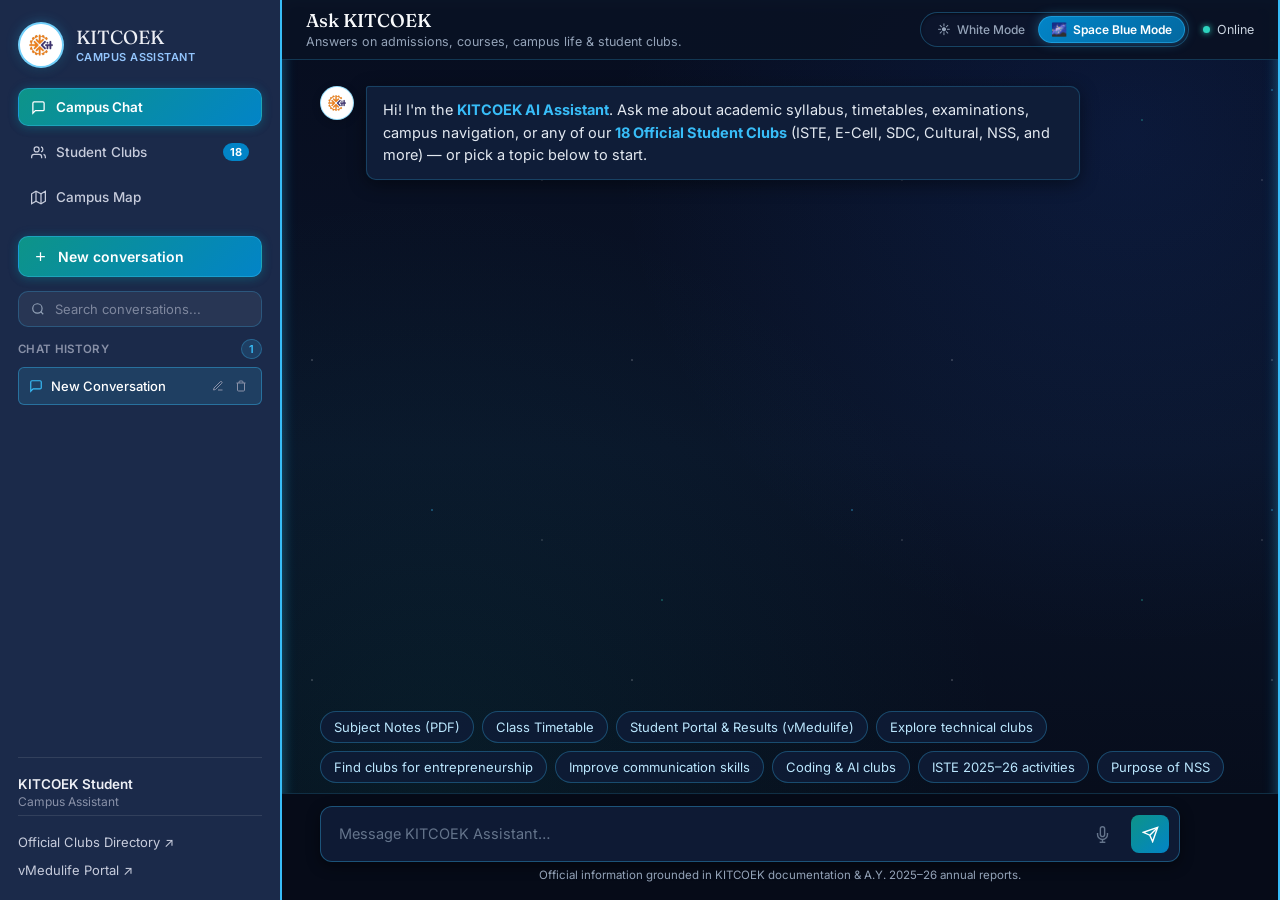
==== index.html @ e5a09e47 "feat: add departmental clubs and student associations (MESA, CESA, ELESA, ASSETS, ACSES, CABSSA, Byt" ====
<!DOCTYPE html>
<html lang="en">
<head>
<meta charset="UTF-8">
<meta name="viewport" content="width=device-width, initial-scale=1.0">
<title>KITCOEK Assistant — Campus &amp; Student Clubs</title>
<link rel="icon" type="image/png" href="kit-emblem.png?v=6.0">
<link rel="shortcut icon" href="favicon.ico?v=6.0">
<link rel="preconnect" href="https://fonts.googleapis.com">
<link rel="preconnect" href="https://fonts.gstatic.com" crossorigin>
<link href="https://fonts.googleapis.com/css2?family=Fraunces:opsz,wght@9..144,400;9..144,500;9..144,600&family=Inter:wght@400;500;600;700&display=swap" rel="stylesheet">
<link rel="stylesheet" href="style.css?v=15.0">
</head>
<body>

<div class="app">

  <!-- Sidebar -->
  <aside class="sidebar">
    <div class="brand">
      <div class="brand-logo-wrap" title="KITCOEK Official Emblem">
        <img src="kit-emblem.png?v=6.0" alt="KITCOEK Official Logo" class="brand-logo">
      </div>
      <div class="brand-name">KITCOEK
        <span>CAMPUS ASSISTANT</span>
      </div>
    </div>

    <!-- Navigation Menu (Chat / Student Clubs) -->
    <div class="sidebar-nav">
      <button class="nav-tab active" id="tabChatBtn">
        <svg width="15" height="15" viewBox="0 0 24 24" fill="none" stroke="currentColor" stroke-width="2"><path d="M21 15a2 2 0 0 1-2 2H7l-4 4V5a2 2 0 0 1 2-2h14a2 2 0 0 1 2 2z"/></svg>
        Campus Chat
      </button>
      <button class="nav-tab" id="tabClubsBtn">
        <svg width="15" height="15" viewBox="0 0 24 24" fill="none" stroke="currentColor" stroke-width="2"><path d="M17 21v-2a4 4 0 0 0-4-4H5a4 4 0 0 0-4 4v2"/><circle cx="9" cy="7" r="4"/><path d="M23 21v-2a4 4 0 0 0-3-3.87"/><path d="M16 3.13a4 4 0 0 1 0 7.75"/></svg>
        Student Clubs <span class="badge-count">18</span>
      </button>
      <button class="nav-tab" id="tabMapBtn">
        <svg width="15" height="15" viewBox="0 0 24 24" fill="none" stroke="currentColor" stroke-width="2"><polygon points="1 6 1 22 8 18 16 22 23 18 23 2 16 6 8 2 1 6"/><line x1="8" y1="2" x2="8" y2="18"/><line x1="16" y1="6" x2="16" y2="22"/></svg>
        Campus Map
      </button>
    </div>

    <button class="new-chat" id="newChatBtn">
      <svg width="15" height="15" viewBox="0 0 24 24" fill="none" stroke="currentColor" stroke-width="2"><path d="M12 5v14M5 12h14"/></svg>
      New conversation
    </button>

    <!-- Dedicated Chat History Section -->
    <div class="history-search-container">
      <div class="history-search-box">
        <svg width="14" height="14" viewBox="0 0 24 24" fill="none" stroke="currentColor" stroke-width="2"><circle cx="11" cy="11" r="8"/><path d="M21 21l-4.35-4.35"/></svg>
        <input type="text" id="historySearchInput" placeholder="Search conversations..." aria-label="Search conversations">
        <button type="button" id="clearHistorySearchBtn" class="clear-history-search-btn" style="display:none;" aria-label="Clear search">&times;</button>
      </div>
    </div>

    <div class="history-header">
      <p class="nav-label">Chat History</p>
      <span class="history-badge-count" id="historyCount">0</span>
    </div>

    <div class="history-scroll-container">
      <ul class="history" id="historyList"></ul>
      <div class="history-empty" id="historyEmpty" style="display:none;">
        <svg width="20" height="20" viewBox="0 0 24 24" fill="none" stroke="currentColor" stroke-width="1.8"><circle cx="11" cy="11" r="8"/><path d="M21 21l-4.35-4.35"/></svg>
        <span>No conversations found</span>
      </div>
    </div>

    <div class="sidebar-footer">
      <div class="student-id">
        <span class="student-name" id="sidebarName">KITCOEK Student</span>
        <span class="student-prn" id="sidebarPrn">Campus Assistant</span>
      </div>
      <a href="https://www.kitcoek.in/studentClubs" target="_blank">Official Clubs Directory ↗</a>
      <a href="https://portal.vmedulife.com/public/auth/#/login/kit-kolhapur" target="_blank">vMedulife Portal ↗</a>
    </div>
  </aside>

  <!-- Main View -->
  <main class="main">

    <!-- 1. Chat Section -->
    <section class="view-section active chat-theme-space" id="chatSection">
      <header class="chat-header">
        <div class="chat-header-main">
          <h1>Ask KITCOEK</h1>
          <p>Answers on admissions, courses, campus life &amp; student clubs.</p>
        </div>
        <div class="header-right">
          <!-- Chat Appearance Switcher -->
          <div class="chat-theme-switcher" role="radiogroup" aria-label="Chat appearance switcher">
            <button type="button" class="theme-switch-btn" id="themeWhiteBtn" role="radio" aria-checked="false" aria-label="Switch to White Chat Mode">
              <span class="theme-icon" aria-hidden="true">☀️</span>
              <span class="theme-text">White Mode</span>
            </button>
            <button type="button" class="theme-switch-btn active" id="themeSpaceBtn" role="radio" aria-checked="true" aria-label="Switch to Space Blue Chat Mode">
              <span class="theme-icon" aria-hidden="true">🌌</span>
              <span class="theme-text">Space Blue Mode</span>
            </button>
          </div>

          <div class="status"><span class="dot"></span>Online</div>
        </div>
      </header>

      <div class="thread" id="thread">
        <div class="row bot">
          <div class="avatar bot-avatar" aria-label="KITCOEK AI Assistant"><img src="kit-emblem.png?v=5.0" alt="KITCOEK" class="assistant-avatar-img" onerror="this.style.display='none'; this.parentNode.classList.add('avatar-fallback'); this.parentNode.innerText='K';"></div>
          <div class="bubble">
            <p>Hi, I'm the <strong class="bot-name-highlight">KITCOEK AI Assistant</strong>. Ask me about registration, examinations, syllabus, or any of our <strong>18 Official Student Clubs</strong> (ISTE, E-Cell, SDC, Cultural, NSS, and more) — or pick a topic below to start.</p>
          </div>
        </div>
      </div>

      <div class="suggestions" id="suggestions">
        <button class="chip" data-q="Where can I get handwritten notes and study materials?">Subject Notes (PDF)</button>
        <button class="chip" data-q="Where can I find the department timetable?">Class Timetable</button>
        <button class="chip" data-q="Where can I check my semester results and access student portal LMS?">Student Portal &amp; Results (vMedulife)</button>
        <button class="chip" data-q="Explore technical clubs">Explore technical clubs</button>
        <button class="chip" data-q="Find clubs for entrepreneurship">Find clubs for entrepreneurship</button>
        <button class="chip" data-q="Which clubs help improve communication skills?">Improve communication skills</button>
        <button class="chip" data-q="Which clubs are related to coding and AI?">Coding &amp; AI clubs</button>
        <button class="chip" data-q="What activities did ISTE organize in 2025–26?">ISTE 2025–26 activities</button>
        <button class="chip" data-q="What is the purpose of NSS?">Purpose of NSS</button>
      </div>

      <div class="composer">
        <div class="composer-inner">
          <textarea id="input" rows="1" placeholder="Message KITCOEK Assistant…"></textarea>
          <button type="button" class="mic-btn" id="micBtn" aria-label="Voice input" title="Voice Input (Speech-to-Text)">
            <svg width="17" height="17" viewBox="0 0 24 24" fill="none" stroke="currentColor" stroke-width="2"><path d="M12 1a3 3 0 0 0-3 3v8a3 3 0 0 0 6 0V4a3 3 0 0 0-3-3z"/><path d="M19 10v2a7 7 0 0 1-14 0v-2"/><line x1="12" y1="19" x2="12" y2="23"/><line x1="8" y1="23" x2="16" y2="23"/></svg>
          </button>
          <button class="send-btn" id="sendBtn" aria-label="Send message">
            <svg width="17" height="17" viewBox="0 0 24 24" fill="none" stroke="currentColor" stroke-width="2"><path d="M22 2L11 13"/><path d="M22 2l-7 20-4-9-9-4 20-7z"/></svg>
          </button>
        </div>
        <p class="disclaimer">Official information grounded in KITCOEK documentation &amp; A.Y. 2025–26 annual reports.</p>
      </div>
    </section>

    <!-- 2. Student Clubs Section -->
    <section class="view-section" id="clubsSection" style="display:none;">
      <header class="clubs-header">
        <div>
          <div class="clubs-title-row">
            <h1>KITCoEK Student Clubs &amp; Groups</h1>
            <span class="clubs-count-pill" id="totalClubsCount">18 Official Clubs</span>
          </div>
          <p>Official student bodies, development cells, and annual reports for Academic Year 2025–26.</p>
        </div>
        <div class="clubs-header-actions">
          <a href="https://www.kitcoek.in/studentClubs" target="_blank" class="clubs-official-btn">
            Official Website ↗
          </a>
          <button class="switch-view-btn" id="headerSwitchChatBtn">
            💬 Back to Chat
          </button>
        </div>
      </header>

      <div class="clubs-body">
        <!-- Quick AI Suggestion Prompts -->
        <div class="clubs-ai-prompts">
          <span class="ai-prompt-label">Ask Chatbot:</span>
          <button class="chip prompt-chip" data-q="Explore technical clubs">Explore technical clubs</button>
          <button class="chip prompt-chip" data-q="Find clubs for entrepreneurship">Clubs for entrepreneurship</button>
          <button class="chip prompt-chip" data-q="Which clubs help improve communication skills?">Communication skills</button>
          <button class="chip prompt-chip" data-q="Which clubs are related to coding and AI?">Coding &amp; AI clubs</button>
          <button class="chip prompt-chip" data-q="List all KIT student clubs.">List all 18 clubs</button>
        </div>

        <!-- Search & Filter Bar -->
        <div class="clubs-controls">
          <div class="clubs-search-box">
            <svg width="16" height="16" viewBox="0 0 24 24" fill="none" stroke="currentColor" stroke-width="2"><circle cx="11" cy="11" r="8"/><path d="M21 21l-4.35-4.35"/></svg>
            <input type="text" id="clubSearchInput" placeholder="Search clubs by name, skills, activities, coordinator...">
            <button id="clearSearchBtn" class="clear-search-btn" style="display:none;">&times;</button>
          </div>

          <div class="category-filters" id="categoryFilters">
            <button class="cat-pill active" data-category="All">All (<span id="catCountAll">25</span>)</button>
            <!-- Generated dynamically -->
          </div>
        </div>

        <!-- Clubs Grid -->
        <div class="clubs-grid-wrapper">
          <div class="clubs-grid" id="clubsGrid">
            <!-- Club cards loaded dynamically via JS -->
            <div class="clubs-loading">
              <div class="spinner"></div>
              <p>Loading official student clubs...</p>
            </div>
          </div>
          <div class="clubs-empty" id="clubsEmpty" style="display:none;">
            <p>No student clubs match your current search or category filter.</p>
            <button class="btn-sm btn-outline" id="resetFilterBtn">Reset Filters</button>
          </div>
        </div>
      </div>
    </section>

  </main>

  <!-- Detailed Club Modal -->
  <div class="modal-backdrop" id="clubModal" style="display:none;">
    <div class="modal-dialog">
      <div class="modal-header">
        <div class="modal-title-group">
          <div class="modal-category-badge" id="modalCategory">Technical</div>
          <h2 id="modalClubName">Indian Society for Technical Education</h2>
          <span class="modal-abbr" id="modalAbbr">ISTE</span>
        </div>
        <button class="modal-close-btn" id="modalCloseBtn" aria-label="Close dialog">&times;</button>
      </div>

      <div class="modal-body" id="modalBody">
        <!-- Content populated dynamically -->
      </div>

      <div class="modal-footer">
        <div class="modal-links" id="modalFooterLinks">
          <a href="#" target="_blank" class="btn-report" id="modalPdfBtn">📄 View Official PDF Report</a>
          <a href="#" target="_blank" class="btn-source" id="modalSourceBtn">🌐 Official Page</a>
        </div>
        <button class="btn-ask-ai" id="modalAskAiBtn">💬 Ask AI about this club</button>
      </div>
    </div>
  </div>

  <!-- Campus Map Modal Lightbox -->
  <div class="modal-backdrop" id="mapModal" style="display:none;">
    <div class="modal-dialog modal-map-dialog">
      <div class="modal-header">
        <div class="modal-title-group">
          <div class="modal-category-badge">Official Campus Navigation</div>
          <h2>KITCoEK Aerial Campus Map &amp; Block Guide</h2>
        </div>
        <button class="modal-close-btn" id="mapModalCloseBtn" aria-label="Close dialog">&times;</button>
      </div>
      <div class="modal-body map-modal-body">
        <img src="campus_map.jpg" alt="KITCOEK Campus Aerial Map" class="campus-map-img" id="campusMapImg">
      </div>
      <div class="modal-footer">
        <div class="map-legend-notes">
          <span>Aerial Layout showing North Wing, South Wing, IMER, Mechanical, Library, Biotechnology &amp; Canteen.</span>
        </div>
        <a href="campus_map.jpg" target="_blank" download="KITCOEK_Campus_Map.jpg" class="btn-report">
          ⬇️ Open / Download High-Res Map
        </a>
      </div>
    </div>
  </div>

</div>

<script src="script.js?v=15.0"></script>
</body>
</html>
---- style.css ----
:root{
  --ink:#1B2A4A;
  --ink-soft:#2C3E63;
  --paper:#F1EFE6;
  --paper-panel:#FAF8F2;
  --gold:#C89B3C;
  --gold-soft:#E7D3A0;
  --pine:#3E6E64;
  --text:#20242B;
  --text-muted:#5B6270;
  --hairline:#D9D4C4;
  --hairline-dark:#33456B;
  --radius:10px;
}

*{box-sizing:border-box;}
html,body{height:100%;}
body{
  margin:0;
  font-family:'Inter',sans-serif;
  color:var(--text);
  background:var(--paper);
  -webkit-font-smoothing:antialiased;
}

.app{
  display:grid;
  grid-template-columns:280px 1fr;
  height:100vh;
  overflow:hidden;
}

/* ---------- Sidebar ---------- */
.sidebar{
  background:var(--ink);
  color:#EDEFF5;
  display:flex;
  flex-direction:column;
  padding:22px 18px;
  height:100vh;
  box-sizing:border-box;
  overflow:hidden;
}

.brand{
  display:flex;
  align-items:center;
  gap:12px;
  margin-bottom:20px;
  flex-shrink:0;
}

.brand-logo-wrap{
  width:46px;
  height:46px;
  padding:0;
  background:#FFFFFF;
  border-radius:50%;
  display:flex;
  align-items:center;
  justify-content:center;
  flex-shrink:0;
  box-shadow:0 2px 10px rgba(0, 0, 0, 0.25), 0 0 12px rgba(56, 189, 248, 0.35);
  border:2px solid rgba(56, 189, 248, 0.7);
  overflow:hidden;
}

.brand-logo{
  height:100%;
  width:100%;
  object-fit:cover;
  border-radius:50%;
  display:block;
}

.crest{
  width:38px;
  height:38px;
  border:1.5px solid #38BDF8;
  border-radius:50%;
  display:flex;
  align-items:center;
  justify-content:center;
  font-family:'Fraunces',serif;
  font-size:17px;
  font-weight:600;
  color:#38BDF8;
  background:rgba(56, 189, 248, 0.1);
  box-shadow:0 0 10px rgba(56, 189, 248, 0.2);
  flex-shrink:0;
}

.brand-name{
  font-family:'Fraunces',serif;
  font-size:19px;
  line-height:1.15;
}
.brand-name span{
  display:block;
  font-family:'Inter',sans-serif;
  font-size:11px;
  color:#93C5FD;
  margin-top:2px;
  letter-spacing:0.04em;
  text-transform:uppercase;
  font-weight:600;
}

.new-chat{
  display:flex;
  align-items:center;
  gap:10px;
  background:linear-gradient(135deg, #0D9488 0%, #0284C7 100%);
  border:1px solid rgba(56, 189, 248, 0.4);
  color:#FFFFFF;
  padding:11px 14px;
  border-radius:var(--radius);
  font-family:'Inter',sans-serif;
  font-size:14px;
  font-weight:600;
  cursor:pointer;
  transition:all .2s ease;
  box-shadow:0 2px 10px rgba(13, 148, 136, 0.25), 0 0 12px rgba(2, 132, 199, 0.2);
  margin-bottom:14px;
  flex-shrink:0;
}
.new-chat:hover{
  border-color:#38BDF8;
  background:linear-gradient(135deg, #0F766E 0%, #0369A1 100%);
  box-shadow:0 0 14px rgba(56, 189, 248, 0.45);
}
.new-chat svg{ flex-shrink:0; stroke:#FFFFFF; }

/* ---------- Dedicated Chat History & Search ---------- */
.history-search-container {
  width: 100%;
  margin-bottom: 12px;
  flex-shrink: 0;
}
.history-search-box {
  display: flex;
  align-items: center;
  gap: 8px;
  background: rgba(255, 255, 255, 0.06);
  border: 1px solid rgba(56, 189, 248, 0.25);
  border-radius: var(--radius);
  padding: 8px 12px;
  transition: all 0.2s ease;
  width: 100%;
  box-sizing: border-box;
}
.history-search-box:focus-within {
  border-color: #38BDF8;
  background: rgba(255, 255, 255, 0.1);
  box-shadow: 0 0 10px rgba(56, 189, 248, 0.25);
}
.history-search-box svg {
  stroke: #94A3B8;
  flex-shrink: 0;
}
.history-search-box input {
  background: transparent;
  border: none;
  color: #FFFFFF;
  font-family: 'Inter', sans-serif;
  font-size: 13px;
  outline: none;
  width: 100%;
}
.history-search-box input::placeholder {
  color: #7E879E;
}
.clear-history-search-btn {
  background: transparent;
  border: none;
  color: #94A3B8;
  font-size: 16px;
  cursor: pointer;
  padding: 0 2px;
  line-height: 1;
}
.clear-history-search-btn:hover {
  color: #FFFFFF;
}

.history-header {
  display: flex;
  align-items: center;
  justify-content: space-between;
  margin-bottom: 8px;
  flex-shrink: 0;
}
.history-header .nav-label {
  font-size: 11.5px;
  color: #8991A8;
  margin: 0;
  letter-spacing: 0.03em;
  font-weight: 600;
  text-transform: uppercase;
}
.history-badge-count {
  background: rgba(56, 189, 248, 0.15);
  color: #38BDF8;
  font-size: 11px;
  font-weight: 600;
  padding: 2px 7px;
  border-radius: 999px;
  border: 1px solid rgba(56, 189, 248, 0.3);
}

.history-scroll-container {
  flex: 1 1 0;
  min-height: 0;
  overflow-y: auto;
  display: flex;
  flex-direction: column;
}
.history {
  list-style: none;
  margin: 0 0 auto 0;
  padding: 0;
  display: flex;
  flex-direction: column;
  gap: 4px;
}
.history-item {
  display: flex;
  align-items: center;
  justify-content: space-between;
  padding: 8px 10px;
  border-radius: 6px;
  color: #C7CCDC;
  font-size: 13px;
  cursor: pointer;
  transition: all 0.15s ease;
  position: relative;
  border: 1px solid transparent;
  gap: 6px;
}
.history-item:hover {
  background: rgba(255, 255, 255, 0.06);
  color: #FFFFFF;
}
.history-item.active {
  background: rgba(56, 189, 248, 0.14);
  border-color: rgba(56, 189, 248, 0.4);
  color: #FFFFFF;
  font-weight: 500;
}
.history-item.active .history-item-icon {
  stroke: #38BDF8;
}
.history-item-content {
  display: flex;
  align-items: center;
  gap: 8px;
  min-width: 0;
  flex: 1;
}
.history-item-icon {
  stroke: #8991A8;
  flex-shrink: 0;
  transition: stroke 0.15s ease;
}
.history-title {
  white-space: nowrap;
  overflow: hidden;
  text-overflow: ellipsis;
  flex: 1;
}
.history-item-actions {
  display: flex;
  align-items: center;
  gap: 3px;
  opacity: 0;
  transition: opacity 0.15s ease;
  flex-shrink: 0;
}
.history-item:hover .history-item-actions,
.history-item.active .history-item-actions,
.history-item:focus-within .history-item-actions {
  opacity: 1;
}
.history-action-btn {
  background: transparent;
  border: none;
  color: #8991A8;
  padding: 4px;
  border-radius: 4px;
  cursor: pointer;
  display: flex;
  align-items: center;
  justify-content: center;
  transition: all 0.15s ease;
}
.history-action-btn:hover {
  color: #FFFFFF;
  background: rgba(255, 255, 255, 0.14);
}
.history-action-btn.delete-btn:hover {
  color: #F87171;
  background: rgba(239, 68, 68, 0.2);
}

.history-item.editing {
  background: rgba(56, 189, 248, 0.15);
  border-color: #38BDF8;
  padding: 5px 8px;
}
.history-rename-input {
  background: rgba(0, 0, 0, 0.45);
  border: 1px solid #38BDF8;
  border-radius: 4px;
  color: #FFFFFF;
  font-size: 12.5px;
  font-family: 'Inter', sans-serif;
  padding: 4px 6px;
  width: 100%;
  outline: none;
  box-sizing: border-box;
}
.history-rename-actions {
  display: flex;
  gap: 3px;
  flex-shrink: 0;
}
.rename-confirm-btn, .rename-cancel-btn {
  background: rgba(255, 255, 255, 0.08);
  border: 1px solid rgba(255, 255, 255, 0.15);
  color: #C7CCDC;
  font-size: 12px;
  font-weight: 600;
  cursor: pointer;
  padding: 3px 6px;
  border-radius: 4px;
  transition: all 0.15s ease;
}
.rename-confirm-btn:hover {
  background: #059669;
  border-color: #10B981;
  color: #FFFFFF;
}
.rename-cancel-btn:hover {
  background: #DC2626;
  border-color: #EF4444;
  color: #FFFFFF;
}

.history-empty {
  padding: 24px 10px;
  text-align: center;
  color: #64748B;
  font-size: 12.5px;
  display: flex;
  flex-direction: column;
  align-items: center;
  gap: 8px;
}
.history-empty svg {
  stroke: #475569;
}

.sidebar-footer{
  border-top:1px solid rgba(255,255,255,0.1);
  padding-top:18px;
  margin-top:18px;
  font-size:13px;
  color:#9BA3B8;
  display:flex;
  flex-direction:column;
  gap:12px;
}
.sidebar-footer a{ color:#C7CCDC; text-decoration:none; transition:color 0.15s ease; }
.sidebar-footer a:hover{ color:#38BDF8; }

.student-id{
  display:flex;
  flex-direction:column;
  gap:2px;
  padding-bottom:6px;
  margin-bottom:6px;
  border-bottom:1px solid rgba(255,255,255,0.1);
}
.student-name{ font-size:13.5px; font-weight:600; color:#EDEFF5; }
.student-prn{ font-size:12px; color:#8991A8; }

/* ---------- Main panel ---------- */
.main{
  display:flex;
  flex-direction:column;
  background:var(--paper-panel);
  min-width:0;
  height:100vh;
  min-height:0;
  overflow:hidden;
}

/* ========================================================
   CHAT APPEARANCE THEMES: WHITE MODE & SPACE BLUE MODE
   ======================================================== */

#chatSection {
  position: relative;
  transition: background-color 0.25s ease, border-color 0.25s ease, box-shadow 0.25s ease;
  width: 100%;
  height: 100%;
}

/* 4. BLUE SIDE BORDERS — REQUIRED IN BOTH THEMES */
#chatSection.chat-theme-white {
  border-left: 2px solid #2563EB;
  border-right: 2px solid #2563EB;
  background-color: #FAFCFF;
  background-image: linear-gradient(180deg, #FFFFFF 0%, #F8FAFC 100%);

  --chat-bg: #FAFCFF;
  --chat-header-bg: #FFFFFF;
  --chat-header-border: #E2E8F0;
  --chat-title-color: #0F172A;
  --chat-subtitle-color: #475569;
  --chat-status-color: #334155;
  --chat-status-dot: #0D9488;
  --chat-thread-bg: transparent;

  --bot-bubble-bg: linear-gradient(180deg, #FFFFFF 0%, #F8FBFE 100%);
  --bot-bubble-border: #BAE6FD;
  --bot-bubble-shadow: 0 3px 12px rgba(37, 99, 235, 0.06), 0 1px 3px rgba(0, 0, 0, 0.02);
  --bot-bubble-text: #1E293B;
  --bot-bubble-strong: #0284C7;
  --bot-name-color: #0284C7;
  --bot-avatar-bg: #0F172A;
  --bot-avatar-color: #38BDF8;
  --bot-avatar-border: 1px solid rgba(56, 189, 248, 0.35);
  --bot-avatar-shadow: 0 2px 6px rgba(15, 23, 42, 0.2);

  --user-bubble-bg: #E0F2FE;
  --user-bubble-border: #BAE6FD;
  --user-bubble-shadow: 0 2px 8px rgba(37, 99, 235, 0.08);
  --user-bubble-text: #0F2942;
  --user-avatar-bg: linear-gradient(135deg, #0284C7 0%, #0369A1 100%);
  --user-avatar-color: #FFFFFF;
  --user-avatar-border: 1px solid rgba(2, 132, 199, 0.35);
  --user-avatar-shadow: 0 2px 6px rgba(2, 132, 199, 0.25);

  --chip-bg: #FFFFFF;
  --chip-border: #93C5FD;
  --chip-text: #0F2942;
  --chip-hover-bg: #EFF6FF;
  --chip-hover-border: #2563EB;
  --chip-hover-text: #1D4ED8;

  --composer-bg: #FFFFFF;
  --composer-border: #E2E8F0;
  --composer-inner-bg: #FFFFFF;
  --composer-inner-border: #93C5FD;
  --composer-inner-focus: #2563EB;
  --composer-inner-shadow: 0 2px 8px rgba(37, 99, 235, 0.06);
  --composer-text: #0F172A;
  --composer-placeholder: #64748B;
  --composer-disclaimer: #64748B;

  --send-btn-bg: #0D9488;
  --send-btn-color: #FFFFFF;
  --send-btn-hover: #0F766E;

  --interactive-icon: #0D9488;
  --switch-btn-bg: #FFFFFF;
  --switch-btn-border: #93C5FD;
  --switch-btn-text: #0F172A;
  --switch-btn-hover: #EFF6FF;

  --card-bg: #F8FAFC;
  --card-border: #BAE6FD;
  --card-title: #0F172A;
  --card-text: #334155;
  --card-muted: #64748B;

  --scrollbar-thumb: #CBD5E1;
}

#chatSection.chat-theme-space {
  border-left: 2px solid #38BDF8;
  border-right: 2px solid #38BDF8;
  box-shadow: inset 2px 0 14px rgba(56, 189, 248, 0.22), inset -2px 0 14px rgba(56, 189, 248, 0.22);
  background-color: #070D1F;
  background-image:
    radial-gradient(1px 1px at 30px 40px, rgba(255, 255, 255, 0.55), transparent),
    radial-gradient(1.5px 1.5px at 150px 90px, rgba(56, 189, 248, 0.6), transparent),
    radial-gradient(1px 1px at 260px 180px, rgba(255, 255, 255, 0.4), transparent),
    radial-gradient(1.5px 1.5px at 380px 120px, rgba(45, 212, 191, 0.5), transparent),
    radial-gradient(1px 1px at 480px 260px, rgba(56, 189, 248, 0.45), transparent),
    radial-gradient(circle at 85% 15%, rgba(37, 99, 235, 0.12) 0%, transparent 45%),
    radial-gradient(circle at 15% 85%, rgba(13, 148, 136, 0.10) 0%, transparent 50%),
    linear-gradient(180deg, #070D1F 0%, #0A1428 50%, #060B18 100%);
  background-size: 320px 320px, 420px 420px, 360px 360px, 480px 480px, 390px 390px, 100% 100%, 100% 100%, 100% 100%;

  --chat-bg: #070D1F;
  --chat-header-bg: rgba(9, 17, 36, 0.94);
  --chat-header-border: rgba(56, 189, 248, 0.22);
  --chat-title-color: #F8FAFC;
  --chat-subtitle-color: #94A3B8;
  --chat-status-color: #CBD5E1;
  --chat-status-dot: #2DD4BF;
  --chat-thread-bg: transparent;

  --bot-bubble-bg: #0F1D38;
  --bot-bubble-border: rgba(56, 189, 248, 0.22);
  --bot-bubble-shadow: 0 4px 18px rgba(0, 0, 0, 0.45), 0 0 1px rgba(56, 189, 248, 0.2);
  --bot-bubble-text: #E2E8F0;
  --bot-bubble-strong: #38BDF8;
  --bot-name-color: #38BDF8;
  --bot-avatar-bg: linear-gradient(135deg, #0D9488 0%, #0284C7 100%);
  --bot-avatar-color: #FFFFFF;
  --bot-avatar-border: 1px solid rgba(56, 189, 248, 0.45);
  --bot-avatar-shadow: 0 0 10px rgba(56, 189, 248, 0.35);

  --user-bubble-bg: linear-gradient(135deg, #0284C7 0%, #0369A1 100%);
  --user-bubble-border: rgba(56, 189, 248, 0.4);
  --user-bubble-shadow: 0 2px 10px rgba(2, 132, 199, 0.35);
  --user-bubble-text: #FFFFFF;
  --user-avatar-bg: linear-gradient(135deg, #0D9488 0%, #0284C7 100%);
  --user-avatar-color: #FFFFFF;
  --user-avatar-border: 1px solid rgba(56, 189, 248, 0.45);
  --user-avatar-shadow: 0 0 10px rgba(56, 189, 248, 0.35);

  --chip-bg: rgba(15, 29, 56, 0.85);
  --chip-border: rgba(56, 189, 248, 0.3);
  --chip-text: #BAE6FD;
  --chip-hover-bg: rgba(56, 189, 248, 0.2);
  --chip-hover-border: #38BDF8;
  --chip-hover-text: #FFFFFF;

  --composer-bg: #060B18;
  --composer-border: rgba(56, 189, 248, 0.2);
  --composer-inner-bg: #0E1A34;
  --composer-inner-border: rgba(56, 189, 248, 0.35);
  --composer-inner-focus: #38BDF8;
  --composer-inner-shadow: 0 4px 14px rgba(0, 0, 0, 0.45);
  --composer-text: #F1F5F9;
  --composer-placeholder: #64748B;
  --composer-disclaimer: #94A3B8;

  --send-btn-bg: linear-gradient(135deg, #0D9488 0%, #0284C7 100%);
  --send-btn-color: #FFFFFF;
  --send-btn-hover: linear-gradient(135deg, #0F766E 0%, #0369A1 100%);

  --interactive-icon: #38BDF8;
  --switch-btn-bg: #0E1A34;
  --switch-btn-border: rgba(56, 189, 248, 0.3);
  --switch-btn-text: #E2E8F0;
  --switch-btn-hover: rgba(56, 189, 248, 0.15);

  --card-bg: #0A1428;
  --card-border: rgba(56, 189, 248, 0.25);
  --card-title: #F8FAFC;
  --card-text: #CBD5E1;
  --card-muted: #94A3B8;

  --scrollbar-thumb: rgba(56, 189, 248, 0.25);
}

/* ---------- Theme Switcher UI Control ---------- */
.chat-theme-switcher {
  display: inline-flex;
  align-items: center;
  padding: 3px;
  border-radius: 999px;
  transition: all 0.25s ease;
  user-select: none;
}

.theme-switch-btn {
  display: inline-flex;
  align-items: center;
  gap: 6px;
  border: 1px solid transparent;
  background: transparent;
  padding: 5px 12px;
  border-radius: 999px;
  font-family: 'Inter', sans-serif;
  font-size: 12px;
  font-weight: 500;
  cursor: pointer;
  transition: all 0.2s cubic-bezier(0.4, 0, 0.2, 1);
  white-space: nowrap;
  outline: none;
}

.theme-switch-btn .theme-icon {
  font-size: 13px;
  line-height: 1;
}

.theme-switch-btn:focus-visible {
  outline: 2px solid #38BDF8;
  outline-offset: 2px;
}

/* White Theme Switcher Active State */
#chatSection.chat-theme-white .chat-theme-switcher {
  background: #F1F5F9;
  border: 1px solid #BAE6FD;
}
#chatSection.chat-theme-white .theme-switch-btn {
  color: #64748B;
}
#chatSection.chat-theme-white .theme-switch-btn:hover {
  color: #0F172A;
}
#chatSection.chat-theme-white .theme-switch-btn.active {
  background: #FFFFFF;
  color: #0284C7;
  font-weight: 600;
  border-color: #93C5FD;
  box-shadow: 0 1px 4px rgba(37, 99, 235, 0.12);
}

/* Space Blue Theme Switcher Active State */
#chatSection.chat-theme-space .chat-theme-switcher {
  background: rgba(13, 23, 46, 0.85);
  border: 1px solid rgba(56, 189, 248, 0.28);
  box-shadow: inset 0 1px 3px rgba(0, 0, 0, 0.5);
}
#chatSection.chat-theme-space .theme-switch-btn {
  color: #94A3B8;
}
#chatSection.chat-theme-space .theme-switch-btn:hover {
  color: #F8FAFC;
}
#chatSection.chat-theme-space .theme-switch-btn.active {
  background: linear-gradient(135deg, #0284C7 0%, #0369A1 100%);
  color: #FFFFFF;
  font-weight: 600;
  border-color: rgba(56, 189, 248, 0.45);
  box-shadow: 0 0 12px rgba(56, 189, 248, 0.35);
}

/* ---------- Chat Header ---------- */
.chat-header{
  display:flex;
  align-items:center;
  justify-content:space-between;
  padding:10px 24px;
  border-bottom:1px solid var(--chat-header-border, var(--hairline));
  background:var(--chat-header-bg, var(--paper-panel));
  flex-shrink:0;
  gap:12px;
  transition:background-color 0.25s ease, border-color 0.25s ease;
}
.chat-header-main h1{
  font-family:'Fraunces',serif;
  font-weight:500;
  font-size:18.5px;
  line-height:1.2;
  margin:0;
  color:var(--chat-title-color, var(--ink));
  transition:color 0.25s ease;
}
.chat-header-main p{
  margin:2px 0 0;
  font-size:12.5px;
  color:var(--chat-subtitle-color, var(--text-muted));
  transition:color 0.25s ease;
}
.header-right {
  display: flex;
  align-items: center;
  gap: 12px;
}
.status{
  display:flex;
  align-items:center;
  gap:7px;
  font-size:12.5px;
  color:var(--chat-status-color, var(--text-muted));
}
.status .dot{
  width:7px;height:7px;border-radius:50%;
  background:var(--chat-status-dot, var(--pine));
  box-shadow:0 0 6px var(--chat-status-dot, var(--pine));
}

/* ---------- Thread & Bubbles ---------- */
.thread{
  flex:1 1 0;
  min-height:0;
  overflow-y:auto;
  padding:26px 38px;
  display:flex;
  flex-direction:column;
  gap:18px;
  background:var(--chat-thread-bg, transparent);
}

.row{ display:flex; gap:12px; max-width:760px; width:100%; }
.row.user{ align-self:flex-end; flex-direction:row-reverse; max-width:720px; }

.avatar{
  width:34px;
  height:34px;
  border-radius:50%;
  flex-shrink:0;
  display:flex;
  align-items:center;
  justify-content:center;
  font-family:'Fraunces',serif;
  font-size:13.5px;
  font-weight:600;
  overflow:hidden;
  transition:all 0.25s ease;
}
.avatar svg{
  display:block;
  flex-shrink:0;
}
.assistant-avatar-img{
  width:100%;
  height:100%;
  object-fit:cover;
  display:block;
  border-radius:50%;
}
.row.bot .avatar{
  background:#FFFFFF;
  border:1.5px solid rgba(56, 189, 248, 0.5);
  box-shadow:0 2px 8px rgba(0, 0, 0, 0.18);
  padding:0;
  overflow:hidden;
}
.row.bot .avatar.avatar-fallback{
  background:var(--bot-avatar-bg, #0F172A);
  color:var(--bot-avatar-color, #38BDF8);
  padding:0;
}
.row.user .avatar{
  background:var(--user-avatar-bg, #0284C7);
  color:var(--user-avatar-color, #FFFFFF);
  border:var(--user-avatar-border, 1px solid rgba(2, 132, 199, 0.35));
  box-shadow:var(--user-avatar-shadow, none);
}

.bubble{
  padding:12px 16px;
  border-radius:var(--radius);
  font-size:14.5px;
  line-height:1.55;
  transition:background-color 0.25s ease, border-color 0.25s ease, color 0.25s ease, box-shadow 0.25s ease;
}
.row.bot .bubble{
  background:var(--bot-bubble-bg, #fff);
  border:1px solid var(--bot-bubble-border, var(--hairline));
  box-shadow:var(--bot-bubble-shadow, none);
  color:var(--bot-bubble-text, var(--text));
  border-top-left-radius:3px;
}
.row.bot .bubble strong {
  color:var(--bot-bubble-strong, #0284C7);
}
.bot-name-highlight,
.assistant-name-highlight {
  color:var(--bot-name-color, #0284C7);
  font-weight:700;
}
.row.user .bubble{
  background:var(--user-bubble-bg, var(--ink));
  border:1px solid var(--user-bubble-border, transparent);
  box-shadow:var(--user-bubble-shadow, none);
  color:var(--user-bubble-text, #F2EEE0);
  border-top-right-radius:3px;
}
.bubble p{ margin:0 0 8px; }
.bubble p:last-child{ margin-bottom:0; }
.bubble ul{ margin:8px 0; padding-left:18px; }
.bubble li{ margin-bottom:4px; }

.typing{
  display:flex; gap:4px; padding:4px 2px;
}
.typing span{
  width:6px;height:6px;border-radius:50%;
  background:var(--interactive-icon, var(--text-muted));
  animation:blink 1.2s infinite ease-in-out;
}
.typing span:nth-child(2){ animation-delay:.2s; }
.typing span:nth-child(3){ animation-delay:.4s; }
@keyframes blink{ 0%,80%,100%{opacity:.25;} 40%{opacity:1;} }

/* Citations & Navigation additions */
.citations {
  margin-top: 10px;
  padding-top: 8px;
  border-top: 1px dashed var(--hairline);
  font-size: 11.5px;
  color: var(--text-muted);
}
.citations-title {
  font-weight: 600;
  margin-bottom: 4px;
  color: var(--ink-soft);
}
.citation-tag {
  display: inline-block;
  background: var(--paper);
  border: 1px solid var(--hairline);
  border-radius: 4px;
  padding: 2px 7px;
  margin-right: 5px;
  margin-bottom: 4px;
  font-size: 11px;
}
.nav-box {
  background: var(--card-bg, #0A1428);
  border: 1px solid var(--card-border, rgba(56, 189, 248, 0.28));
  border-left: 3.5px solid var(--bot-bubble-strong, #38BDF8);
  border-radius: 8px;
  padding: 12px 14px;
  margin-top: 10px;
  color: var(--card-text, #E2E8F0);
  box-shadow: 0 4px 14px rgba(0, 0, 0, 0.25);
  transition: background-color 0.2s ease, border-color 0.2s ease, color 0.2s ease;
}
.nav-box p {
  margin: 0 0 4px 0;
  font-size: 13px;
  line-height: 1.5;
  color: inherit;
}
.nav-box p:last-child {
  margin-bottom: 0;
}
.nav-box strong {
  font-weight: 600;
  color: var(--bot-bubble-strong, #38BDF8);
}
.nav-box em,
.nav-box .nav-box-landmark em {
  font-style: italic;
  color: var(--card-muted, #94A3B8);
}
.nav-box-title {
  font-size: 13.5px !important;
  font-weight: 600;
  margin-bottom: 4px !important;
}
.nav-box-landmark,
.nav-box-rooms {
  font-size: 12.5px !important;
  margin-top: 2px !important;
}
.nav-box-desc {
  font-size: 12.5px !important;
  color: var(--card-muted, #94A3B8) !important;
  margin-top: 2px !important;
  line-height: 1.45 !important;
}
.nav-box-actions {
  display: flex;
  align-items: center;
  gap: 8px;
  flex-wrap: wrap;
  margin-top: 8px;
}

.map-link-btn {
  display: inline-flex;
  align-items: center;
  gap: 6px;
  background: linear-gradient(135deg, #0284C7 0%, #0369A1 100%);
  color: #FFFFFF;
  text-decoration: none;
  font-size: 12px;
  font-weight: 500;
  padding: 6px 12px;
  border-radius: 6px;
  border: 1px solid rgba(56, 189, 248, 0.35);
  cursor: pointer;
  transition: all .15s ease;
  line-height: 1;
}
.map-link-btn:hover {
  background: #0284C7;
  color: #FFFFFF;
  box-shadow: 0 0 10px rgba(56, 189, 248, 0.35);
}
.map-link-btn-secondary {
  background: var(--switch-btn-bg, #0E1A34);
  color: var(--switch-btn-text, #BAE6FD);
  border: 1px solid var(--switch-btn-border, rgba(56, 189, 248, 0.3));
}
.map-link-btn-secondary:hover {
  background: var(--switch-btn-hover, rgba(56, 189, 248, 0.15));
  color: #FFFFFF;
  border-color: #38BDF8;
}
.map-link-btn-portal {
  background: linear-gradient(135deg, #0D9488 0%, #0F766E 100%);
  color: #FFFFFF;
  border: 1px solid rgba(45, 212, 191, 0.4);
}
.map-link-btn-portal:hover {
  background: #0F766E;
  box-shadow: 0 0 10px rgba(45, 212, 191, 0.35);
}

.chat-error-msg {
  color: #F87171;
  font-size: 13px;
  margin: 0;
  line-height: 1.5;
}

/* In-Chat Notice & Academic Calendar Cards */
.notice-card-header {
  display: flex;
  align-items: center;
  justify-content: space-between;
  margin-bottom: 8px;
  flex-wrap: wrap;
  gap: 6px;
}
.notice-badge {
  font-size: 11.5px;
  font-weight: 700;
  text-transform: uppercase;
  letter-spacing: 0.04em;
}
.notice-live-dot {
  font-size: 11px;
  font-weight: 500;
}
.notice-items-container {
  display: flex;
  flex-direction: column;
  gap: 6px;
  margin-top: 4px;
}
.notice-item {
  display: flex;
  align-items: center;
  justify-content: space-between;
  gap: 10px;
  padding: 8px 10px;
  border-radius: 6px;
  transition: all 0.15s ease;
}
.notice-item-main {
  display: flex;
  flex-direction: column;
  gap: 2px;
  min-width: 0;
  flex: 1;
}
.notice-item-date {
  font-size: 11px;
  font-weight: 600;
}
.notice-item-title {
  font-size: 12.5px;
  font-weight: 500;
  line-height: 1.4;
  word-break: break-word;
}
.notice-download-btn {
  display: inline-flex;
  align-items: center;
  gap: 4px;
  font-size: 11px;
  font-weight: 600;
  padding: 4px 8px;
  border-radius: 4px;
  text-decoration: none;
  white-space: nowrap;
  flex-shrink: 0;
  transition: all 0.15s ease;
  line-height: 1;
}
.map-link-btn-notice {
  background: linear-gradient(135deg, #D97706 0%, #B45309 100%);
  color: #FFFFFF !important;
  border: 1px solid rgba(245, 158, 11, 0.45);
}
.map-link-btn-notice:hover {
  background: #D97706 !important;
  box-shadow: 0 0 10px rgba(245, 158, 11, 0.45);
}

/* In-Chat Meraki Gathering Instagram Reels Cards */
.nav-box.nav-box-reels {
  background: var(--card-bg, #100C1F);
  border: 1px solid rgba(225, 48, 108, 0.35);
  border-left: 3.5px solid #E1306C;
  box-shadow: 0 4px 16px rgba(0, 0, 0, 0.4);
}
.reels-card-header {
  display: flex;
  align-items: center;
  justify-content: space-between;
  gap: 8px;
  margin-bottom: 6px;
  flex-wrap: wrap;
}
.reels-badge {
  font-size: 11.5px;
  font-weight: 700;
  text-transform: uppercase;
  letter-spacing: 0.04em;
  color: #F43F5E;
  display: inline-flex;
  align-items: center;
  gap: 6px;
}
.reels-live-tag {
  font-size: 11px;
  font-weight: 600;
  color: #FB7185;
  background: rgba(244, 63, 94, 0.12);
  padding: 2px 7px;
  border-radius: 12px;
  border: 1px solid rgba(244, 63, 94, 0.25);
}
.reels-links-container {
  display: flex;
  flex-direction: column;
  gap: 6px;
  margin-top: 6px;
}
.reel-link-btn {
  display: flex;
  align-items: center;
  justify-content: space-between;
  gap: 10px;
  padding: 8px 12px;
  border-radius: 6px;
  text-decoration: none;
  background: #18153A;
  border: 1px solid rgba(225, 48, 108, 0.25);
  transition: all 0.2s ease;
}
.reel-link-btn:hover {
  background: rgba(225, 48, 108, 0.18);
  border-color: #E1306C;
  transform: translateX(2px);
}
.reel-btn-left {
  display: flex;
  align-items: center;
  gap: 8px;
  min-width: 0;
  flex: 1;
}
.reel-tag-badge {
  font-size: 10.5px;
  font-weight: 700;
  padding: 2px 6px;
  border-radius: 4px;
  background: linear-gradient(135deg, #E1306C 0%, #C13584 100%);
  color: #FFFFFF;
  white-space: nowrap;
  flex-shrink: 0;
}
.reel-btn-title {
  font-size: 12.5px;
  font-weight: 600;
  color: #F8FAFC;
  white-space: nowrap;
  overflow: hidden;
  text-overflow: ellipsis;
}
.reel-btn-arrow {
  display: inline-flex;
  align-items: center;
  gap: 4px;
  font-size: 11px;
  font-weight: 600;
  color: #FB7185;
  white-space: nowrap;
  flex-shrink: 0;
}

/* Modal MERAKI Reels Section */
.meraki-reels-grid {
  display: grid;
  grid-template-columns: repeat(auto-fill, minmax(210px, 1fr));
  gap: 10px;
  margin-top: 6px;
}
.meraki-reel-card {
  display: flex;
  flex-direction: column;
  justify-content: space-between;
  gap: 8px;
  padding: 10px 12px;
  border-radius: 8px;
  text-decoration: none;
  background: var(--paper-panel, #0E1A34);
  border: 1px solid var(--hairline, rgba(225, 48, 108, 0.25));
  transition: all 0.2s ease;
}
.meraki-reel-card:hover {
  transform: translateY(-2px);
  border-color: #E1306C;
  box-shadow: 0 4px 14px rgba(225, 48, 108, 0.2);
}
.reel-card-top {
  display: flex;
  align-items: center;
  justify-content: space-between;
}
.reel-pill {
  font-size: 10.5px;
  font-weight: 700;
  padding: 2px 6px;
  border-radius: 4px;
  background: linear-gradient(135deg, #E1306C 0%, #C13584 100%);
  color: #FFFFFF;
}
.reel-insta-icon {
  color: #E1306C;
  display: inline-flex;
}
.reel-card-title {
  font-size: 12.5px;
  font-weight: 600;
  color: var(--text, #F8FAFC);
  line-height: 1.35;
}
.reel-card-action {
  display: inline-flex;
  align-items: center;
  gap: 4px;
  font-size: 11px;
  font-weight: 600;
  color: #E1306C;
  margin-top: 2px;
}

/* In-Chat VMedulife Step-by-Step Guide Cards */
.nav-box.nav-box-vmedulife {
  background: var(--card-bg, #071927);
  border: 1px solid rgba(45, 212, 191, 0.35);
  border-left: 3.5px solid #2DD4BF;
  box-shadow: 0 4px 16px rgba(0, 0, 0, 0.4);
}
.vmedulife-header {
  display: flex;
  flex-direction: column;
  gap: 4px;
  margin-bottom: 8px;
}
.vmedulife-badge {
  font-size: 11px;
  font-weight: 700;
  letter-spacing: 0.05em;
  text-transform: uppercase;
  color: #2DD4BF;
  display: inline-flex;
  align-items: center;
  gap: 5px;
}
.vmedulife-steps-list {
  margin: 6px 0 10px 0;
  padding: 0;
  list-style: none;
  display: flex;
  flex-direction: column;
  gap: 6px;
}
.vmedulife-steps-list li {
  display: flex;
  align-items: flex-start;
  gap: 8px;
  font-size: 12.5px;
  line-height: 1.5;
  color: inherit;
}
.vmedulife-steps-list .step-num {
  display: inline-flex;
  align-items: center;
  justify-content: center;
  width: 20px;
  height: 20px;
  border-radius: 50%;
  background: rgba(45, 212, 191, 0.2);
  color: #2DD4BF;
  font-size: 11px;
  font-weight: 700;
  flex-shrink: 0;
  margin-top: 1px;
  border: 1px solid rgba(45, 212, 191, 0.4);
}
.vmedulife-steps-list .step-text {
  flex: 1;
}

/* ---------- Suggestions ---------- */
.suggestions{
  display:flex;
  flex-wrap:wrap;
  gap:8px;
  padding:6px 38px 14px;
  flex-shrink:0;
  max-height:88px;
  overflow-y:auto;
}
.chip{
  border:1px solid var(--chip-border, var(--hairline));
  background:var(--chip-bg, #fff);
  color:var(--chip-text, var(--ink-soft));
  font-size:13px;
  font-family:'Inter',sans-serif;
  padding:7px 13px;
  border-radius:999px;
  cursor:pointer;
  transition:border-color .15s ease, color .15s ease, background-color .15s ease, box-shadow .15s ease;
  white-space:nowrap;
  max-width:100%;
  overflow:hidden;
  text-overflow:ellipsis;
}
.chip:hover{
  border-color:var(--chip-hover-border, #38BDF8);
  background:var(--chip-hover-bg, var(--paper));
  color:var(--chip-hover-text, var(--ink));
}

/* ---------- Composer ---------- */
.composer{
  padding:12px 38px 18px;
  border-top:1px solid var(--composer-border, var(--hairline));
  flex-shrink:0;
  background:var(--composer-bg, var(--paper-panel));
  transition:background-color 0.25s ease, border-color 0.25s ease;
}
.composer-inner{
  display:flex;
  align-items:flex-end;
  gap:10px;
  background:var(--composer-inner-bg, #fff);
  border:1.5px solid var(--composer-inner-border, var(--hairline));
  box-shadow:var(--composer-inner-shadow, none);
  border-radius:12px;
  padding:8px 10px 8px 18px;
  max-width:860px;
  transition:border-color 0.2s ease, box-shadow 0.2s ease, background-color 0.2s ease;
}
.composer-inner:focus-within{
  border-color:var(--composer-inner-focus, #38BDF8);
  box-shadow: 0 0 0 3px rgba(56, 189, 248, 0.2);
}
textarea{
  flex:1;
  border:none;
  outline:none;
  resize:none;
  font-family:'Inter',sans-serif;
  font-size:14.5px;
  line-height:1.5;
  max-height:120px;
  padding:8px 0;
  background:transparent;
  color:var(--composer-text, var(--text));
}
textarea::placeholder{ color:var(--composer-placeholder, #9AA0AC); }

.mic-btn{
  background:transparent;
  color:var(--composer-placeholder, #9AA0AC);
  border:none;
  width:38px;height:38px;
  border-radius:8px;
  flex-shrink:0;
  display:flex;align-items:center;justify-content:center;
  cursor:pointer;
  transition:all .15s ease;
}
.mic-btn:hover{
  background:rgba(56, 189, 248, 0.12);
  color:#38BDF8;
}
.mic-btn.listening{
  background:#ef4444 !important;
  color:#ffffff !important;
  animation:micPulse 1.2s infinite;
}
@keyframes micPulse{
  0%{ transform:scale(1); box-shadow:0 0 0 0 rgba(239, 68, 68, 0.7); }
  70%{ transform:scale(1.08); box-shadow:0 0 0 8px rgba(239, 68, 68, 0); }
  100%{ transform:scale(1); box-shadow:0 0 0 0 rgba(239, 68, 68, 0); }
}

.send-btn{
  background:var(--send-btn-bg, var(--ink));
  color:var(--send-btn-color, #FFFFFF);
  border:none;
  width:38px;height:38px;
  border-radius:8px;
  flex-shrink:0;
  display:flex;align-items:center;justify-content:center;
  cursor:pointer;
  transition:background .15s ease, opacity .15s ease, transform .1s ease, box-shadow .15s ease;
}
.send-btn:hover{
  background:var(--send-btn-hover, var(--ink-soft));
}
.send-btn:active{ transform:scale(0.96); }
.send-btn:disabled{ opacity:0.4; cursor:default; transform:none; }

.disclaimer{
  text-align:center;
  font-size:11.5px;
  color:var(--composer-disclaimer, #9AA0AC);
  margin:6px 0 0;
}

/* ---------- Scrollbars ---------- */
.thread::-webkit-scrollbar, .history-scroll-container::-webkit-scrollbar, .history::-webkit-scrollbar{ width:6px; }
.thread::-webkit-scrollbar-thumb{ background:var(--scrollbar-thumb, var(--hairline)); border-radius:3px; }
.history-scroll-container::-webkit-scrollbar-thumb, .history::-webkit-scrollbar-thumb{ background:rgba(255,255,255,0.18); border-radius:3px; }

/* ---------- Responsive ---------- */
@media (max-width:820px){
  .app{ grid-template-columns:1fr; }
  .sidebar{ display:none; }
  .chat-header, .thread, .suggestions, .composer{ padding-left:18px; padding-right:18px; }
  .header-right { gap: 8px; }
}

@media (max-width:640px){
  .chat-header {
    padding: 14px 18px;
    gap: 12px;
  }
  .header-right {
    width: 100%;
    justify-content: flex-start;
    gap: 8px;
  }
  .chat-theme-switcher {
    padding: 2px;
  }
  .theme-switch-btn {
    padding: 4px 8px;
    font-size: 11.5px;
    gap: 4px;
  }
  .switch-view-btn {
    font-size: 12px;
    padding: 5px 8px;
  }
}

/* ---------- Accessibility ---------- */
button:focus-visible, textarea:focus-visible, .chip:focus-visible, .history li:focus-visible{
  outline:2px solid var(--pine);
  outline-offset:2px;
}
@media (prefers-reduced-motion:reduce){
  .typing span{ animation:none; opacity:1; }
}

/* ---------- View Sections & Navigation ---------- */
.sidebar-nav {
  display: flex;
  flex-direction: column;
  gap: 6px;
  margin-bottom: 20px;
}
.nav-tab {
  display: flex;
  align-items: center;
  justify-content: flex-start;
  gap: 10px;
  background: transparent;
  border: 1px solid transparent;
  color: #C7CCDC;
  padding: 10px 12px;
  border-radius: var(--radius);
  font-family: 'Inter', sans-serif;
  font-size: 13.5px;
  font-weight: 500;
  cursor: pointer;
  transition: all 0.15s ease;
  text-align: left;
  width: 100%;
}
.nav-tab:hover {
  background: rgba(255, 255, 255, 0.05);
  color: #fff;
}
.nav-tab.active {
  background: linear-gradient(135deg, #0D9488 0%, #0284C7 100%);
  color: #FFFFFF;
  border-color: rgba(56, 189, 248, 0.4);
  font-weight: 600;
  box-shadow: 0 2px 10px rgba(13, 148, 136, 0.25), 0 0 12px rgba(2, 132, 199, 0.2);
}
.nav-tab.active svg {
  stroke: #FFFFFF;
  color: #FFFFFF;
}
.nav-tab.active .badge-count {
  background: rgba(255, 255, 255, 0.25);
  color: #FFFFFF;
}
.badge-count {
  margin-left: auto;
  background: #0284C7;
  color: #FFFFFF;
  font-size: 11px;
  font-weight: 700;
  padding: 2px 7px;
  border-radius: 999px;
  transition: all 0.2s ease;
}

.view-section {
  display: flex;
  flex-direction: column;
  height: 100%;
  min-height: 0;
  overflow: hidden;
}

.header-right {
  display: flex;
  align-items: center;
  gap: 14px;
}
.switch-view-btn {
  display: inline-flex;
  align-items: center;
  gap: 6px;
  background: var(--switch-btn-bg, #fff);
  border: 1px solid var(--switch-btn-border, var(--hairline));
  color: var(--switch-btn-text, var(--ink));
  font-size: 13px;
  font-weight: 500;
  padding: 6px 12px;
  border-radius: 6px;
  cursor: pointer;
  transition: border-color .15s ease, background .15s ease, color .15s ease, box-shadow .15s ease;
}
.switch-view-btn:hover {
  border-color: var(--interactive-icon, #38BDF8);
  background: var(--switch-btn-hover, var(--paper));
}

/* ---------- Clubs Header & Controls ---------- */
.clubs-header {
  display: flex;
  align-items: center;
  justify-content: space-between;
  padding: 20px 34px 16px;
  border-bottom: 1px solid var(--hairline);
  background: var(--paper-panel);
  flex-shrink: 0;
}
.clubs-title-row {
  display: flex;
  align-items: center;
  gap: 12px;
}
.clubs-header h1 {
  font-family: 'Fraunces', serif;
  font-weight: 500;
  font-size: 22px;
  margin: 0;
}
.clubs-count-pill {
  background: var(--gold-soft);
  color: var(--ink);
  font-size: 11.5px;
  font-weight: 600;
  padding: 3px 9px;
  border-radius: 999px;
}
.clubs-header p {
  margin: 4px 0 0;
  font-size: 13.5px;
  color: var(--text-muted);
}
.clubs-header-actions {
  display: flex;
  align-items: center;
  gap: 10px;
}
.clubs-official-btn {
  font-size: 13px;
  font-weight: 500;
  color: var(--pine);
  text-decoration: none;
  padding: 6px 12px;
  border-radius: 6px;
  border: 1px solid var(--pine);
  transition: all .15s ease;
}
.clubs-official-btn:hover {
  background: var(--pine);
  color: #fff;
}

.clubs-body {
  flex: 1 1 0;
  min-height: 0;
  overflow-y: auto;
  padding: 20px 34px 34px;
  display: flex;
  flex-direction: column;
  gap: 18px;
}

.clubs-ai-prompts {
  display: flex;
  align-items: center;
  flex-wrap: wrap;
  gap: 8px;
  padding: 10px 14px;
  background: #fff;
  border: 1px solid var(--hairline);
  border-radius: var(--radius);
}
.ai-prompt-label {
  font-size: 12px;
  font-weight: 600;
  color: var(--ink-soft);
  text-transform: uppercase;
  letter-spacing: 0.03em;
  margin-right: 4px;
}
.prompt-chip {
  background: var(--paper) !important;
  font-size: 12.5px !important;
}

.clubs-controls {
  display: flex;
  flex-direction: column;
  gap: 12px;
}
.clubs-search-box {
  display: flex;
  align-items: center;
  gap: 10px;
  background: #fff;
  border: 1px solid var(--hairline);
  border-radius: var(--radius);
  padding: 10px 16px;
  transition: border-color .15s ease;
}
.clubs-search-box:focus-within {
  border-color: var(--gold);
}
.clubs-search-box input {
  flex: 1;
  border: none;
  outline: none;
  font-family: 'Inter', sans-serif;
  font-size: 14px;
  color: var(--text);
  background: transparent;
}
.clear-search-btn {
  background: none;
  border: none;
  font-size: 18px;
  cursor: pointer;
  color: var(--text-muted);
  padding: 0 4px;
}

.category-filters {
  display: flex;
  flex-wrap: wrap;
  gap: 8px;
}
.cat-pill {
  background: #fff;
  border: 1px solid var(--hairline);
  color: var(--text-muted);
  font-size: 12.5px;
  font-weight: 500;
  padding: 6px 14px;
  border-radius: 999px;
  cursor: pointer;
  transition: all .15s ease;
}
.cat-pill:hover {
  border-color: var(--gold);
  color: var(--ink);
}
.cat-pill.active {
  background: var(--ink);
  color: var(--gold);
  border-color: var(--ink);
  font-weight: 600;
}

/* ---------- Clubs Grid & Cards ---------- */
.clubs-grid-wrapper {
  flex: 1;
}
.clubs-grid {
  display: grid;
  grid-template-columns: repeat(auto-fill, minmax(320px, 1fr));
  gap: 18px;
}
.club-card {
  background: #fff;
  border: 1px solid var(--hairline);
  border-radius: var(--radius);
  padding: 20px;
  display: flex;
  flex-direction: column;
  gap: 12px;
  transition: transform .15s ease, box-shadow .15s ease, border-color .15s ease;
}
.club-card:hover {
  transform: translateY(-2px);
  border-color: var(--gold);
  box-shadow: 0 6px 16px rgba(27,42,74,0.06);
}
.club-card-top {
  display: flex;
  align-items: center;
  justify-content: space-between;
  gap: 8px;
}
.club-category-badge {
  font-size: 11px;
  font-weight: 600;
  text-transform: uppercase;
  letter-spacing: 0.04em;
  padding: 3px 8px;
  border-radius: 4px;
  background: rgba(62,110,100,0.12);
  color: var(--pine);
}
.club-category-badge.cat-technical { background: rgba(27,42,74,0.1); color: var(--ink); }
.club-category-badge.cat-departmental { background: rgba(14,165,233,0.15); color: #0284c7; }
.club-category-badge.cat-entrepreneurship { background: rgba(200,155,60,0.18); color: #8c6314; }
.club-category-badge.cat-cultural { background: rgba(180,83,9,0.12); color: #b45309; }
.club-category-badge.cat-creative { background: rgba(147,51,234,0.12); color: #7e22ce; }
.club-category-badge.cat-social-service { background: rgba(16,185,129,0.12); color: #047857; }
.club-category-badge.cat-environment { background: rgba(34,197,94,0.15); color: #15803d; }
.club-category-badge.cat-leadership { background: rgba(59,130,246,0.12); color: #1d4ed8; }
.club-category-badge.cat-student-development { background: rgba(107,114,128,0.15); color: #374151; }

.club-year-tag {
  font-size: 11px;
  color: var(--text-muted);
}
.club-card-title {
  margin: 0;
  font-family: 'Fraunces', serif;
  font-size: 17px;
  font-weight: 500;
  line-height: 1.3;
  color: var(--ink);
}
.club-card-abbr {
  display: inline-block;
  background: var(--paper);
  border: 1px solid var(--hairline);
  font-family: 'Inter', sans-serif;
  font-size: 11.5px;
  font-weight: 600;
  color: var(--ink-soft);
  padding: 1px 6px;
  border-radius: 4px;
  margin-left: 6px;
}
.club-card-desc {
  margin: 0;
  font-size: 13px;
  color: var(--text-muted);
  line-height: 1.5;
  display: -webkit-box;
  -webkit-line-clamp: 3;
  -webkit-box-orient: vertical;
  overflow: hidden;
}
.club-card-skills {
  display: flex;
  flex-wrap: wrap;
  gap: 5px;
  margin-top: 2px;
}
.skill-pill {
  background: var(--paper);
  border: 1px solid var(--hairline);
  font-size: 11px;
  padding: 2px 7px;
  border-radius: 4px;
  color: var(--ink-soft);
}
.club-card-coordinator {
  font-size: 12px;
  color: var(--text-muted);
  border-top: 1px dashed var(--hairline);
  padding-top: 8px;
  margin-top: auto;
}
.club-card-coordinator strong {
  color: var(--ink);
}
.club-card-actions {
  display: flex;
  gap: 8px;
  padding-top: 4px;
}
.btn-card {
  flex: 1;
  text-align: center;
  padding: 7px 10px;
  border-radius: 6px;
  font-size: 12.5px;
  font-weight: 500;
  cursor: pointer;
  text-decoration: none;
  transition: all .15s ease;
  display: inline-flex;
  align-items: center;
  justify-content: center;
  gap: 5px;
}
.btn-card-primary {
  background: var(--ink);
  color: var(--gold);
  border: 1px solid var(--ink);
}
.btn-card-primary:hover {
  background: var(--ink-soft);
}
.btn-card-secondary {
  background: #fff;
  border: 1px solid var(--hairline);
  color: var(--ink-soft);
}
.btn-card-secondary:hover {
  border-color: var(--gold);
  color: var(--ink);
}

/* In-Chat Club Card Widget */
.chat-club-card {
  background: var(--card-bg, var(--paper-panel));
  border: 1px solid var(--card-border, var(--hairline));
  border-left: 3px solid var(--interactive-icon, #0284C7);
  border-radius: 6px;
  padding: 10px 14px;
  margin-top: 10px;
}
.chat-club-header {
  display: flex;
  align-items: center;
  justify-content: space-between;
  margin-bottom: 4px;
}
.chat-club-category {
  font-size: 11px;
  font-weight: 600;
  text-transform: uppercase;
  color: var(--interactive-icon, var(--pine));
}
.chat-club-year {
  font-size: 11px;
  color: var(--card-muted, var(--text-muted));
}
.chat-club-card h4 {
  margin: 0 0 4px 0;
  font-size: 14px;
  font-weight: 600;
  color: var(--card-title, var(--ink));
}
.chat-club-card p {
  margin: 0 0 8px 0;
  font-size: 12.5px;
  color: var(--card-text, var(--text-muted));
  line-height: 1.45;
}
.chat-club-actions {
  display: flex;
  gap: 8px;
}
.chat-club-btn {
  font-size: 11.5px;
  padding: 4px 10px;
  border-radius: 4px;
  text-decoration: none;
  font-weight: 500;
  cursor: pointer;
  display: inline-flex;
  align-items: center;
  gap: 4px;
}
.chat-club-btn-primary {
  background: var(--send-btn-bg, var(--ink));
  color: #fff;
  border: 1px solid transparent;
}
.chat-club-btn-secondary {
  background: var(--switch-btn-bg, #fff);
  color: var(--switch-btn-text, var(--ink));
  border: 1px solid var(--switch-btn-border, var(--hairline));
}

/* ---------- Modal Styles ---------- */
.modal-backdrop {
  position: fixed;
  inset: 0;
  background: rgba(27, 42, 74, 0.6);
  backdrop-filter: blur(3px);
  z-index: 1000;
  display: flex;
  align-items: center;
  justify-content: center;
  padding: 20px;
}
.modal-dialog {
  background: #fff;
  border-radius: 12px;
  max-width: 680px;
  width: 100%;
  max-height: 90vh;
  display: flex;
  flex-direction: column;
  box-shadow: 0 20px 40px rgba(0,0,0,0.2);
  overflow: hidden;
  animation: modalIn .2s ease-out;
}
@keyframes modalIn {
  from { opacity: 0; transform: scale(0.96); }
  to { opacity: 1; transform: scale(1); }
}
.modal-header {
  padding: 20px 24px;
  border-bottom: 1px solid var(--hairline);
  display: flex;
  align-items: flex-start;
  justify-content: space-between;
  gap: 16px;
  background: var(--paper-panel);
}
.modal-title-group {
  display: flex;
  flex-direction: column;
  gap: 4px;
}
.modal-category-badge {
  font-size: 11.5px;
  font-weight: 600;
  text-transform: uppercase;
  color: var(--pine);
  letter-spacing: 0.04em;
}
.modal-header h2 {
  margin: 0;
  font-family: 'Fraunces', serif;
  font-size: 20px;
  font-weight: 600;
  color: var(--ink);
}
.modal-abbr {
  font-size: 12px;
  color: var(--text-muted);
}
.modal-close-btn {
  background: transparent;
  border: none;
  font-size: 24px;
  color: var(--text-muted);
  cursor: pointer;
  line-height: 1;
  padding: 4px;
  border-radius: 4px;
}
.modal-close-btn:hover {
  color: var(--ink);
  background: rgba(0,0,0,0.05);
}
.modal-body {
  padding: 24px;
  overflow-y: auto;
  display: flex;
  flex-direction: column;
  gap: 18px;
  font-size: 13.5px;
  line-height: 1.55;
  color: var(--text);
}
.modal-section {
  display: flex;
  flex-direction: column;
  gap: 6px;
}
.modal-section-title {
  font-size: 12px;
  font-weight: 700;
  text-transform: uppercase;
  letter-spacing: 0.05em;
  color: var(--ink-soft);
  border-bottom: 1px solid var(--hairline);
  padding-bottom: 4px;
}
.modal-section ul {
  margin: 4px 0;
  padding-left: 20px;
}
.modal-section li {
  margin-bottom: 4px;
}
.modal-meta-grid {
  display: grid;
  grid-template-columns: 1fr 1fr;
  gap: 12px;
  background: var(--paper-panel);
  padding: 12px 16px;
  border-radius: 8px;
  border: 1px solid var(--hairline);
}
.modal-meta-item strong {
  display: block;
  font-size: 11.5px;
  color: var(--text-muted);
  text-transform: uppercase;
}
.modal-meta-item span {
  font-size: 13px;
  color: var(--ink);
  font-weight: 500;
}
.modal-footer {
  padding: 16px 24px;
  border-top: 1px solid var(--hairline);
  background: var(--paper-panel);
  display: flex;
  align-items: center;
  justify-content: space-between;
  gap: 12px;
  flex-wrap: wrap;
}
.modal-links {
  display: flex;
  gap: 10px;
}
.btn-report {
  background: var(--pine);
  color: #fff;
  text-decoration: none;
  font-size: 12.5px;
  font-weight: 500;
  padding: 8px 14px;
  border-radius: 6px;
  transition: opacity .15s ease;
}
.btn-report:hover { opacity: 0.9; }
.btn-source {
  background: #fff;
  border: 1px solid var(--hairline);
  color: var(--ink);
  text-decoration: none;
  font-size: 12.5px;
  font-weight: 500;
  padding: 8px 14px;
  border-radius: 6px;
}
.btn-source:hover { border-color: var(--gold); }
.btn-ask-ai {
  background: var(--ink);
  color: var(--gold);
  border: none;
  font-size: 12.5px;
  font-weight: 500;
  padding: 8px 14px;
  border-radius: 6px;
  cursor: pointer;
  transition: background .15s ease;
}
.btn-ask-ai:hover { background: var(--ink-soft); }

.clubs-loading {
  grid-column: 1 / -1;
  text-align: center;
  padding: 40px;
  color: var(--text-muted);
}
.spinner {
  width: 28px;
  height: 28px;
  border: 3px solid var(--hairline);
  border-top-color: var(--gold);
  border-radius: 50%;
  animation: spin 0.8s linear infinite;
  margin: 0 auto 12px;
}
@keyframes spin {
  to { transform: rotate(360deg); }
}
.clubs-empty {
  text-align: center;
  padding: 40px;
  color: var(--text-muted);
}
.btn-outline {
  background: transparent;
  border: 1px solid var(--hairline);
  padding: 6px 14px;
  border-radius: 6px;
  font-size: 13px;
  cursor: pointer;
  margin-top: 8px;
}
.btn-outline:hover {
  border-color: var(--gold);
}

/* ---------- Campus Map Lightbox Styles ---------- */
.modal-map-dialog {
  max-width: 1050px;
  width: 95vw;
}
.map-modal-body {
  padding: 0;
  display: flex;
  align-items: center;
  justify-content: center;
  background: #0f172a;
  overflow: auto;
  max-height: 75vh;
}
.campus-map-img {
  width: 100%;
  height: auto;
  display: block;
  object-fit: contain;
}
.map-legend-notes {
  font-size: 12.5px;
  color: var(--text-muted);
}
.map-thumbnail-container {
  margin-top: 10px;
  border-radius: 8px;
  overflow: hidden;
  border: 1px solid rgba(56, 189, 248, 0.4);
  cursor: pointer;
  background: #000;
  position: relative;
}
.map-thumbnail-container img {
  width: 100%;
  max-height: 180px;
  object-fit: cover;
  display: block;
  opacity: 0.92;
  transition: opacity 0.2s ease, transform 0.2s ease;
}
.map-thumbnail-container:hover img {
  opacity: 1;
  transform: scale(1.02);
}
.map-thumbnail-overlay {
  position: absolute;
  bottom: 0;
  inset-x: 0;
  background: linear-gradient(transparent, rgba(15,23,42,0.9));
  color: #fff;
  font-size: 12px;
  font-weight: 500;
  padding: 8px 12px;
  display: flex;
  align-items: center;
  justify-content: space-between;
}

/* ========================================================
   STUDENT CLUBS SECTION — SPACE BLUE THEME
   ======================================================== */
#clubsSection.theme-space {
  border-left: 2px solid #38BDF8;
  border-right: 2px solid #38BDF8;
  box-shadow: inset 2px 0 14px rgba(56, 189, 248, 0.22), inset -2px 0 14px rgba(56, 189, 248, 0.22);
  background-color: #070D1F;
  background-image:
    radial-gradient(1px 1px at 30px 40px, rgba(255, 255, 255, 0.55), transparent),
    radial-gradient(1.5px 1.5px at 150px 90px, rgba(56, 189, 248, 0.6), transparent),
    radial-gradient(1px 1px at 260px 180px, rgba(255, 255, 255, 0.4), transparent),
    radial-gradient(1.5px 1.5px at 380px 120px, rgba(45, 212, 191, 0.5), transparent),
    radial-gradient(circle at 85% 15%, rgba(37, 99, 235, 0.12) 0%, transparent 45%),
    radial-gradient(circle at 15% 85%, rgba(13, 148, 136, 0.10) 0%, transparent 50%),
    linear-gradient(180deg, #070D1F 0%, #0A1428 50%, #060B18 100%);
  background-size: 320px 320px, 420px 420px, 360px 360px, 480px 480px, 100% 100%, 100% 100%, 100% 100%;
}

#clubsSection.theme-space .clubs-header {
  background: rgba(9, 17, 36, 0.94);
  border-bottom: 1px solid rgba(56, 189, 248, 0.22);
}
#clubsSection.theme-space .clubs-header h1 {
  color: #F8FAFC;
}
#clubsSection.theme-space .clubs-count-pill {
  background: rgba(56, 189, 248, 0.18);
  color: #38BDF8;
  border: 1px solid rgba(56, 189, 248, 0.35);
}
#clubsSection.theme-space .clubs-header p {
  color: #94A3B8;
}
#clubsSection.theme-space .clubs-official-btn {
  border-color: #38BDF8;
  color: #38BDF8;
}
#clubsSection.theme-space .clubs-official-btn:hover {
  background: #38BDF8;
  color: #060B18;
}
#clubsSection.theme-space .switch-view-btn {
  background: #0E1A34;
  border: 1px solid rgba(56, 189, 248, 0.3);
  color: #E2E8F0;
}
#clubsSection.theme-space .switch-view-btn:hover {
  background: rgba(56, 189, 248, 0.18);
  border-color: #38BDF8;
}

#clubsSection.theme-space .clubs-ai-prompts {
  background: #0E1A34;
  border: 1px solid rgba(56, 189, 248, 0.25);
}
#clubsSection.theme-space .ai-prompt-label {
  color: #38BDF8;
}
#clubsSection.theme-space .prompt-chip {
  background: rgba(15, 29, 56, 0.85) !important;
  border: 1px solid rgba(56, 189, 248, 0.3) !important;
  color: #BAE6FD !important;
}
#clubsSection.theme-space .prompt-chip:hover {
  background: rgba(56, 189, 248, 0.25) !important;
  border-color: #38BDF8 !important;
  color: #FFFFFF !important;
}

#clubsSection.theme-space .clubs-search-box {
  background: #0E1A34;
  border: 1px solid rgba(56, 189, 248, 0.3);
}
#clubsSection.theme-space .clubs-search-box svg {
  color: #38BDF8;
}
#clubsSection.theme-space .clubs-search-box input {
  color: #F1F5F9;
}
#clubsSection.theme-space .clubs-search-box input::placeholder {
  color: #64748B;
}
#clubsSection.theme-space .clubs-search-box:focus-within {
  border-color: #38BDF8;
  box-shadow: 0 0 0 2px rgba(56, 189, 248, 0.25);
}
#clubsSection.theme-space .clear-search-btn {
  color: #94A3B8;
}

#clubsSection.theme-space .cat-pill {
  background: #0E1A34;
  border: 1px solid rgba(56, 189, 248, 0.25);
  color: #94A3B8;
}
#clubsSection.theme-space .cat-pill:hover {
  border-color: #38BDF8;
  color: #BAE6FD;
}
#clubsSection.theme-space .cat-pill.active {
  background: linear-gradient(135deg, #0284C7 0%, #0369A1 100%);
  color: #FFFFFF;
  border-color: #38BDF8;
  box-shadow: 0 0 10px rgba(56, 189, 248, 0.35);
}

#clubsSection.theme-space .club-card {
  background: #0F1D38;
  border: 1px solid rgba(56, 189, 248, 0.22);
  box-shadow: 0 4px 18px rgba(0, 0, 0, 0.45);
}
#clubsSection.theme-space .club-card:hover {
  border-color: #38BDF8;
  box-shadow: 0 8px 24px rgba(0, 0, 0, 0.6), 0 0 12px rgba(56, 189, 248, 0.25);
}
#clubsSection.theme-space .club-card-title {
  color: #F8FAFC;
}
#clubsSection.theme-space .club-card-abbr {
  color: #38BDF8;
}
#clubsSection.theme-space .club-card-desc {
  color: #CBD5E1;
}
#clubsSection.theme-space .skill-pill {
  background: rgba(56, 189, 248, 0.14);
  color: #7DD3FC;
  border: 1px solid rgba(56, 189, 248, 0.28);
}
#clubsSection.theme-space .club-category-badge.cat-departmental {
  background: rgba(56, 189, 248, 0.2);
  color: #38BDF8;
  border: 1px solid rgba(56, 189, 248, 0.35);
}
#clubsSection.theme-space .club-card-dept {
  color: #94A3B8;
}
#clubsSection.theme-space .club-card-coordinator {
  color: #94A3B8;
  border-top-color: rgba(56, 189, 248, 0.15);
}
#clubsSection.theme-space .club-card-coordinator strong {
  color: #E2E8F0;
}
#clubsSection.theme-space .btn-card-primary {
  background: linear-gradient(135deg, #0284C7 0%, #0369A1 100%);
  color: #FFFFFF;
  border: 1px solid rgba(56, 189, 248, 0.35);
}
#clubsSection.theme-space .btn-card-primary:hover {
  background: linear-gradient(135deg, #0369A1 0%, #075985 100%);
  border-color: #38BDF8;
}
#clubsSection.theme-space .btn-card-secondary {
  background: rgba(15, 29, 56, 0.85);
  border: 1px solid rgba(56, 189, 248, 0.3);
  color: #BAE6FD;
}
#clubsSection.theme-space .btn-card-secondary:hover {
  background: rgba(56, 189, 248, 0.2);
  color: #FFFFFF;
  border-color: #38BDF8;
}
#clubsSection.theme-space .clubs-empty p {
  color: #94A3B8;
}
#clubsSection.theme-space .btn-outline {
  border-color: rgba(56, 189, 248, 0.35);
  color: #BAE6FD;
}
#clubsSection.theme-space .btn-outline:hover {
  background: rgba(56, 189, 248, 0.18);
  border-color: #38BDF8;
}

/* ========================================================
   STUDENT CLUBS SECTION — WHITE THEME
   ======================================================== */
#clubsSection.theme-white {
  border-left: 2px solid #2563EB;
  border-right: 2px solid #2563EB;
  background-color: #FAFCFF;
  background-image: linear-gradient(180deg, #FFFFFF 0%, #F8FAFC 100%);
}
#clubsSection.theme-white .clubs-header {
  background: #FFFFFF;
  border-bottom: 1px solid #E2E8F0;
}
#clubsSection.theme-white .clubs-header h1 {
  color: #0F172A;
}
#clubsSection.theme-white .clubs-count-pill {
  background: #DBEAFE;
  color: #1D4ED8;
  border: 1px solid #BFDBFE;
}
#clubsSection.theme-white .clubs-header p {
  color: #475569;
}
#clubsSection.theme-white .clubs-ai-prompts {
  background: #FFFFFF;
  border: 1px solid #BAE6FD;
}
#clubsSection.theme-white .ai-prompt-label {
  color: #0284C7;
}
#clubsSection.theme-white .prompt-chip {
  background: #F0F9FF !important;
  border: 1px solid #BAE6FD !important;
  color: #0369A1 !important;
}
#clubsSection.theme-white .prompt-chip:hover {
  background: #E0F2FE !important;
  border-color: #2563EB !important;
  color: #1D4ED8 !important;
}
#clubsSection.theme-white .clubs-search-box {
  background: #FFFFFF;
  border: 1px solid #BAE6FD;
}
#clubsSection.theme-white .clubs-search-box input {
  color: #0F172A;
}
#clubsSection.theme-white .clubs-search-box:focus-within {
  border-color: #2563EB;
  box-shadow: 0 0 0 2px rgba(37, 99, 235, 0.2);
}
#clubsSection.theme-white .cat-pill {
  background: #FFFFFF;
  border: 1px solid #BAE6FD;
  color: #475569;
}
#clubsSection.theme-white .cat-pill:hover {
  border-color: #2563EB;
  color: #1D4ED8;
}
#clubsSection.theme-white .cat-pill.active {
  background: #2563EB;
  color: #FFFFFF;
  border-color: #2563EB;
  box-shadow: 0 2px 8px rgba(37, 99, 235, 0.2);
}
#clubsSection.theme-white .club-card {
  background: #FFFFFF;
  border: 1px solid #BAE6FD;
  box-shadow: 0 4px 14px rgba(37, 99, 235, 0.06);
}
#clubsSection.theme-white .club-card:hover {
  border-color: #2563EB;
  box-shadow: 0 8px 24px rgba(37, 99, 235, 0.12);
}
#clubsSection.theme-white .club-card-title {
  color: #0F172A;
}
#clubsSection.theme-white .club-card-desc {
  color: #334155;
}
#clubsSection.theme-white .skill-pill {
  background: #E0F2FE;
  color: #0284C7;
  border: 1px solid #BAE6FD;
}
#clubsSection.theme-white .club-category-badge.cat-departmental {
  background: #E0F2FE;
  color: #0284C7;
  border: 1px solid #BAE6FD;
}
#clubsSection.theme-white .club-card-dept {
  color: #64748B;
}
#clubsSection.theme-white .btn-card-primary {
  background: #2563EB;
  color: #FFFFFF;
}
#clubsSection.theme-white .btn-card-primary:hover {
  background: #1D4ED8;
}
#clubsSection.theme-white .btn-card-secondary {
  background: #F8FAFC;
  border: 1px solid #BAE6FD;
  color: #0369A1;
}

/* ========================================================
   CLUB DETAILS MODAL — SPACE BLUE THEME
   ======================================================== */
#clubModal.theme-space {
  background: rgba(3, 7, 18, 0.88);
  backdrop-filter: blur(10px);
}
#clubModal.theme-space .modal-dialog {
  background: #0A1428;
  border: 1.5px solid rgba(56, 189, 248, 0.4);
  box-shadow: 0 25px 60px rgba(0, 0, 0, 0.85), 0 0 25px rgba(56, 189, 248, 0.25);
  color: #E2E8F0;
}
#clubModal.theme-space .modal-header {
  background: #0F1D38;
  border-bottom: 1px solid rgba(56, 189, 248, 0.25);
}
#clubModal.theme-space .modal-header h2 {
  color: #F8FAFC;
}
#clubModal.theme-space .modal-abbr {
  color: #38BDF8;
}
#clubModal.theme-space .modal-close-btn {
  color: #94A3B8;
}
#clubModal.theme-space .modal-close-btn:hover {
  color: #F8FAFC;
  background: rgba(56, 189, 248, 0.15);
}
#clubModal.theme-space .modal-body {
  background: #070D1F;
  color: #CBD5E1;
}
#clubModal.theme-space .modal-meta-grid {
  background: #0B152B;
  border: 1px solid rgba(56, 189, 248, 0.25);
}
#clubModal.theme-space .modal-meta-item {
  background: #0E1A34;
  border: 1px solid rgba(56, 189, 248, 0.2);
}
#clubModal.theme-space .modal-meta-item strong {
  color: #38BDF8;
}
#clubModal.theme-space .modal-meta-item span {
  color: #F1F5F9;
}
#clubModal.theme-space .modal-section-title {
  color: #38BDF8;
  border-bottom: 1px solid rgba(56, 189, 248, 0.25);
}
#clubModal.theme-space .modal-section p,
#clubModal.theme-space .modal-section li {
  color: #CBD5E1;
}
#clubModal.theme-space .modal-section strong {
  color: #F8FAFC;
}
#clubModal.theme-space .modal-section em {
  color: #94A3B8;
}
#clubModal.theme-space .skill-pill {
  background: rgba(56, 189, 248, 0.15);
  color: #7DD3FC;
  border: 1px solid rgba(56, 189, 248, 0.35);
}
#clubModal.theme-space .modal-footer {
  background: #0F1D38;
  border-top: 1px solid rgba(56, 189, 248, 0.25);
}
#clubModal.theme-space .btn-report {
  background: linear-gradient(135deg, #0284C7 0%, #0369A1 100%);
  color: #FFFFFF;
}
#clubModal.theme-space .btn-source {
  background: #0E1A34;
  border: 1px solid rgba(56, 189, 248, 0.35);
  color: #BAE6FD;
}
#clubModal.theme-space .btn-ask-ai {
  background: linear-gradient(135deg, #0D9488 0%, #0F766E 100%);
  color: #FFFFFF;
  border: 1px solid rgba(45, 212, 191, 0.4);
}
#clubModal.theme-space .meraki-reel-card {
  background: #0E1736;
  border: 1px solid rgba(225, 48, 108, 0.25);
}
#clubModal.theme-space .meraki-reel-card:hover {
  background: #171E42;
  border-color: #E1306C;
  box-shadow: 0 4px 16px rgba(225, 48, 108, 0.25);
}
#clubModal.theme-space .reel-card-title {
  color: #F1F5F9;
}
#clubModal.theme-space .reel-card-action {
  color: #FDA4AF;
}

/* ========================================================
   CLUB DETAILS MODAL — WHITE THEME
   ======================================================== */
#clubModal.theme-white .modal-dialog {
  background: #FFFFFF;
  border: 1.5px solid #BAE6FD;
  box-shadow: 0 20px 45px rgba(37, 99, 235, 0.15);
}
#clubModal.theme-white .modal-header {
  background: #F8FAFC;
  border-bottom: 1px solid #E2E8F0;
}
#clubModal.theme-white .modal-header h2 {
  color: #0F172A;
}
#clubModal.theme-white .modal-abbr {
  color: #0284C7;
}
#clubModal.theme-white .modal-close-btn {
  color: #64748B;
}
#clubModal.theme-white .modal-close-btn:hover {
  color: #0F172A;
  background: #F1F5F9;
}
#clubModal.theme-white .modal-body {
  background: #FFFFFF;
  color: #1E293B;
}
#clubModal.theme-white .modal-meta-grid {
  background: #F8FAFC;
  border: 1px solid #BAE6FD;
}
#clubModal.theme-white .modal-meta-item {
  background: #FFFFFF;
  border: 1px solid #E2E8F0;
}
#clubModal.theme-white .modal-meta-item strong {
  color: #0284C7;
}
#clubModal.theme-white .modal-meta-item span {
  color: #0F172A;
}
#clubModal.theme-white .modal-section-title {
  color: #0284C7;
  border-bottom: 1px solid #E2E8F0;
}
#clubModal.theme-white .modal-section p,
#clubModal.theme-white .modal-section li {
  color: #334155;
}
#clubModal.theme-white .modal-section strong {
  color: #0F172A;
}
#clubModal.theme-white .modal-section em {
  color: #64748B;
}
#clubModal.theme-white .skill-pill {
  background: #E0F2FE;
  color: #0284C7;
  border: 1px solid #BAE6FD;
}
#clubModal.theme-white .modal-footer {
  background: #F8FAFC;
  border-top: 1px solid #E2E8F0;
}
#clubModal.theme-white .btn-source {
  background: #FFFFFF;
  border: 1px solid #BAE6FD;
  color: #0284C7;
}
#clubModal.theme-white .btn-report {
  background: #2563EB;
  color: #FFFFFF;
}
#clubModal.theme-white .btn-ask-ai {
  background: #0D9488;
  color: #FFFFFF;
}
#clubModal.theme-white .meraki-reel-card {
  background: #FFFFFF;
  border: 1px solid #FBCFE8;
  box-shadow: 0 1px 4px rgba(225, 48, 108, 0.06);
}
#clubModal.theme-white .meraki-reel-card:hover {
  background: #FDF2F8;
  border-color: #E1306C;
  box-shadow: 0 4px 12px rgba(225, 48, 108, 0.15);
}
#clubModal.theme-white .reel-card-title {
  color: #0F172A;
}
#clubModal.theme-white .reel-card-action {
  color: #BE185D;
}

/* ========================================================
   CAMPUS MAP MODAL — SPACE BLUE THEME
   ======================================================== */
#mapModal.theme-space {
  background: rgba(3, 7, 18, 0.88);
  backdrop-filter: blur(10px);
}
#mapModal.theme-space .modal-dialog {
  background: #0A1428;
  border: 1.5px solid #38BDF8;
  box-shadow: 0 25px 60px rgba(0, 0, 0, 0.85), 0 0 30px rgba(56, 189, 248, 0.3);
}
#mapModal.theme-space .modal-header {
  background: #0F1D38;
  border-bottom: 1px solid rgba(56, 189, 248, 0.25);
}
#mapModal.theme-space .modal-header h2 {
  color: #F8FAFC;
}
#mapModal.theme-space .modal-category-badge {
  color: #38BDF8;
}
#mapModal.theme-space .modal-close-btn {
  color: #94A3B8;
}
#mapModal.theme-space .modal-close-btn:hover {
  color: #F8FAFC;
  background: rgba(56, 189, 248, 0.15);
}
#mapModal.theme-space .map-modal-body {
  background: #050B16;
}
#mapModal.theme-space .modal-footer {
  background: #0F1D38;
  border-top: 1px solid rgba(56, 189, 248, 0.25);
}
#mapModal.theme-space .map-legend-notes span {
  color: #CBD5E1;
}
#mapModal.theme-space .btn-report {
  background: linear-gradient(135deg, #0284C7 0%, #0369A1 100%);
  color: #FFFFFF;
}

/* ========================================================
   CAMPUS MAP MODAL — WHITE THEME
   ======================================================== */
#mapModal.theme-white .modal-dialog {
  background: #FFFFFF;
  border: 1.5px solid #2563EB;
  box-shadow: 0 20px 45px rgba(37, 99, 235, 0.15);
}
#mapModal.theme-white .modal-header {
  background: #F8FAFC;
  border-bottom: 1px solid #E2E8F0;
}
#mapModal.theme-white .modal-header h2 {
  color: #0F172A;
}
#mapModal.theme-white .modal-category-badge {
  color: #0284C7;
}
#mapModal.theme-white .modal-close-btn {
  color: #64748B;
}
#mapModal.theme-white .modal-close-btn:hover {
  color: #0F172A;
  background: #F1F5F9;
}
#mapModal.theme-white .map-modal-body {
  background: #F1F5F9;
}
#mapModal.theme-white .modal-footer {
  background: #F8FAFC;
  border-top: 1px solid #E2E8F0;
}
#mapModal.theme-white .map-legend-notes span {
  color: #475569;
}
#mapModal.theme-white .btn-report {
  background: #2563EB;
  color: #FFFFFF;
}

/* ========================================================
   SPACE BLUE THEME — IN-CHAT CARDS, CODE, TABLES, CITATIONS
   ======================================================== */
#chatSection.chat-theme-space .nav-box {
  background: #0A1428;
  border: 1px solid rgba(56, 189, 248, 0.32);
  border-left: 3.5px solid #38BDF8;
  color: #E2E8F0;
  box-shadow: 0 6px 18px rgba(0, 0, 0, 0.55), 0 0 1px rgba(56, 189, 248, 0.3);
}
#chatSection.chat-theme-space .nav-box p {
  color: #CBD5E1;
}
#chatSection.chat-theme-space .nav-box strong {
  color: #38BDF8;
}
#chatSection.chat-theme-space .nav-box em,
#chatSection.chat-theme-space .nav-box-landmark em {
  color: #94A3B8;
}
#chatSection.chat-theme-space .nav-box-desc {
  color: #94A3B8 !important;
}

#chatSection.chat-theme-space .nav-box.nav-box-portal {
  background: #071524;
  border-left-color: #2DD4BF;
  border-color: rgba(45, 212, 191, 0.35);
}
#chatSection.chat-theme-space .nav-box.nav-box-portal strong {
  color: #2DD4BF;
}

#chatSection.chat-theme-space .nav-box.nav-box-vmedulife {
  background: #061726;
  border-color: rgba(45, 212, 191, 0.35);
  border-left-color: #2DD4BF;
  box-shadow: 0 4px 16px rgba(0, 0, 0, 0.5), 0 0 1px rgba(45, 212, 191, 0.25);
}
#chatSection.chat-theme-space .nav-box.nav-box-vmedulife strong {
  color: #2DD4BF;
}
#chatSection.chat-theme-space .vmedulife-badge {
  color: #5EEAD4;
}
#chatSection.chat-theme-space .vmedulife-steps-list li {
  color: #F1F5F9;
}
#chatSection.chat-theme-space .vmedulife-steps-list .step-num {
  background: rgba(45, 212, 191, 0.2);
  color: #2DD4BF;
  border-color: rgba(45, 212, 191, 0.45);
}

#chatSection.chat-theme-space .nav-box.nav-box-notes {
  background: #0A1428;
  border-left-color: #38BDF8;
}
#chatSection.chat-theme-space .nav-box.nav-box-notes strong {
  color: #38BDF8;
}

#chatSection.chat-theme-space .nav-box.nav-box-timetable {
  background: #0B1430;
  border-left-color: #818CF8;
  border-color: rgba(129, 140, 248, 0.35);
}
#chatSection.chat-theme-space .nav-box.nav-box-timetable strong {
  color: #A5B4FC;
}

#chatSection.chat-theme-space .nav-box.nav-box-notices {
  background: #08142C;
  border-left-color: #F59E0B;
  border-color: rgba(245, 158, 11, 0.35);
  box-shadow: 0 4px 16px rgba(0, 0, 0, 0.5), 0 0 1px rgba(245, 158, 11, 0.25);
}
#chatSection.chat-theme-space .nav-box.nav-box-notices .notice-badge {
  color: #FBBF24;
}
#chatSection.chat-theme-space .nav-box.nav-box-notices .notice-live-dot {
  color: #34D399;
}
#chatSection.chat-theme-space .nav-box.nav-box-notices .notice-item {
  background: #0D1C3B;
  border: 1px solid rgba(245, 158, 11, 0.2);
}
#chatSection.chat-theme-space .nav-box.nav-box-notices .notice-item:hover {
  background: #12254D;
  border-color: rgba(245, 158, 11, 0.4);
}
#chatSection.chat-theme-space .nav-box.nav-box-notices .notice-item-date {
  color: #FBBF24;
}
#chatSection.chat-theme-space .nav-box.nav-box-notices .notice-item-title {
  color: #F1F5F9;
}
#chatSection.chat-theme-space .nav-box.nav-box-notices .notice-download-btn {
  background: linear-gradient(135deg, #D97706 0%, #B45309 100%);
  color: #FFFFFF;
  border: 1px solid rgba(245, 158, 11, 0.4);
}
#chatSection.chat-theme-space .nav-box.nav-box-notices .notice-download-btn:hover {
  background: #D97706;
  box-shadow: 0 0 8px rgba(245, 158, 11, 0.5);
}

#chatSection.chat-theme-space .nav-box.nav-box-calendar {
  background: #0A1633;
  border-left-color: #6366F1;
  border-color: rgba(99, 102, 241, 0.35);
}
#chatSection.chat-theme-space .nav-box.nav-box-calendar .notice-badge {
  color: #A5B4FC;
}
#chatSection.chat-theme-space .nav-box.nav-box-calendar .notice-item {
  background: #0E1F47;
  border: 1px solid rgba(99, 102, 241, 0.25);
}
#chatSection.chat-theme-space .nav-box.nav-box-calendar .notice-item-date {
  color: #A5B4FC;
}
#chatSection.chat-theme-space .nav-box.nav-box-calendar .notice-item-title {
  color: #F1F5F9;
}
#chatSection.chat-theme-space .nav-box.nav-box-calendar .notice-download-btn {
  background: linear-gradient(135deg, #4F46E5 0%, #4338CA 100%);
  color: #FFFFFF;
  border: 1px solid rgba(129, 140, 248, 0.4);
}

#chatSection.chat-theme-space .nav-box.nav-box-reels {
  background: #0D0E26;
  border-left-color: #E1306C;
  border-color: rgba(225, 48, 108, 0.35);
  box-shadow: 0 4px 16px rgba(0, 0, 0, 0.5), 0 0 1px rgba(225, 48, 108, 0.25);
}
#chatSection.chat-theme-space .nav-box.nav-box-reels .reels-badge {
  color: #FB7185;
}
#chatSection.chat-theme-space .nav-box.nav-box-reels .reel-link-btn {
  background: #151638;
  border: 1px solid rgba(225, 48, 108, 0.22);
}
#chatSection.chat-theme-space .nav-box.nav-box-reels .reel-link-btn:hover {
  background: #201E4D;
  border-color: #E1306C;
}
#chatSection.chat-theme-space .nav-box.nav-box-reels .reel-btn-title {
  color: #F8FAFC;
}
#chatSection.chat-theme-space .nav-box.nav-box-reels .reel-btn-arrow {
  color: #FDA4AF;
}

#chatSection.chat-theme-space .map-link-btn {
  background: linear-gradient(135deg, #0284C7 0%, #0369A1 100%);
  color: #FFFFFF;
  border: 1px solid rgba(56, 189, 248, 0.4);
  box-shadow: 0 2px 8px rgba(2, 132, 199, 0.25);
}
#chatSection.chat-theme-space .map-link-btn:hover {
  background: #0284C7;
  color: #FFFFFF;
  box-shadow: 0 0 12px rgba(56, 189, 248, 0.45);
}
#chatSection.chat-theme-space .map-link-btn-secondary {
  background: #0E1A34 !important;
  color: #BAE6FD !important;
  border: 1px solid rgba(56, 189, 248, 0.35) !important;
  box-shadow: none !important;
}
#chatSection.chat-theme-space .map-link-btn-secondary:hover {
  background: rgba(56, 189, 248, 0.18) !important;
  color: #FFFFFF !important;
  border-color: #38BDF8 !important;
}
#chatSection.chat-theme-space .map-link-btn-portal {
  background: linear-gradient(135deg, #0D9488 0%, #0F766E 100%) !important;
  color: #FFFFFF !important;
  border: 1px solid rgba(45, 212, 191, 0.4) !important;
}
#chatSection.chat-theme-space .map-link-btn-portal:hover {
  background: #0F766E !important;
  box-shadow: 0 0 12px rgba(45, 212, 191, 0.35) !important;
}

#chatSection.chat-theme-space .map-thumbnail-container {
  border: 1px solid rgba(56, 189, 248, 0.45);
  box-shadow: 0 2px 10px rgba(0, 0, 0, 0.5);
}

/* In-Chat Club Cards — Space Blue Theme */
#chatSection.chat-theme-space .chat-club-card {
  background: #0A1428;
  border: 1px solid rgba(56, 189, 248, 0.3);
  border-left: 3.5px solid #38BDF8;
  box-shadow: 0 4px 16px rgba(0, 0, 0, 0.45);
}
#chatSection.chat-theme-space .chat-club-category {
  color: #38BDF8;
}
#chatSection.chat-theme-space .chat-club-year {
  color: #94A3B8;
}
#chatSection.chat-theme-space .chat-club-card h4 {
  color: #F8FAFC;
}
#chatSection.chat-theme-space .chat-club-card p {
  color: #CBD5E1;
}
#chatSection.chat-theme-space .chat-club-btn-primary {
  background: linear-gradient(135deg, #0284C7 0%, #0369A1 100%);
  color: #FFFFFF;
  border: 1px solid rgba(56, 189, 248, 0.35);
}
#chatSection.chat-theme-space .chat-club-btn-primary:hover {
  background: #0284C7;
  box-shadow: 0 0 10px rgba(56, 189, 248, 0.4);
}
#chatSection.chat-theme-space .chat-club-btn-secondary {
  background: #0E1A34;
  color: #BAE6FD;
  border: 1px solid rgba(56, 189, 248, 0.3);
}
#chatSection.chat-theme-space .chat-club-btn-secondary:hover {
  background: rgba(56, 189, 248, 0.15);
  color: #FFFFFF;
  border-color: #38BDF8;
}

/* Citations — Space Blue Theme */
#chatSection.chat-theme-space .citations {
  border-top-color: rgba(56, 189, 248, 0.25);
  color: #94A3B8;
}
#chatSection.chat-theme-space .citations-title {
  color: #38BDF8;
}
#chatSection.chat-theme-space .citation-tag {
  background: #0E1A34;
  border: 1px solid rgba(56, 189, 248, 0.3);
  color: #BAE6FD;
}

/* Markdown, Tables, Code Blocks — Space Blue Theme */
#chatSection.chat-theme-space .bubble.bot a {
  color: #38BDF8;
  text-decoration: underline;
}
#chatSection.chat-theme-space .bubble.bot a:hover {
  color: #7DD3FC;
}
#chatSection.chat-theme-space .bubble code {
  background: rgba(10, 20, 40, 0.95);
  color: #38BDF8;
  border: 1px solid rgba(56, 189, 248, 0.3);
  padding: 2px 6px;
  border-radius: 4px;
}
#chatSection.chat-theme-space .bubble pre {
  background: #060B18;
  color: #E2E8F0;
  border: 1px solid rgba(56, 189, 248, 0.25);
  padding: 10px 12px;
  border-radius: 6px;
}
#chatSection.chat-theme-space .bubble table th {
  background: #0E1A34;
  color: #38BDF8;
  border: 1px solid rgba(56, 189, 248, 0.3);
  padding: 6px 10px;
}
#chatSection.chat-theme-space .bubble table td {
  border: 1px solid rgba(56, 189, 248, 0.2);
  color: #CBD5E1;
  padding: 6px 10px;
}
#chatSection.chat-theme-space .bubble blockquote {
  border-left: 3px solid #38BDF8;
  color: #94A3B8;
  padding-left: 10px;
}

/* ========================================================
   WHITE THEME — IN-CHAT CARDS, CODE, TABLES, CITATIONS
   ======================================================== */
#chatSection.chat-theme-white .nav-box {
  background: #F8FAFC;
  border: 1px solid #BAE6FD;
  border-left: 3.5px solid #0284C7;
  color: #0F172A;
  box-shadow: 0 2px 8px rgba(37, 99, 235, 0.08);
}
#chatSection.chat-theme-white .nav-box p {
  color: #334155;
}
#chatSection.chat-theme-white .nav-box strong {
  color: #0369A1;
}
#chatSection.chat-theme-white .nav-box em,
#chatSection.chat-theme-white .nav-box-landmark em {
  color: #64748B;
}
#chatSection.chat-theme-white .nav-box-desc {
  color: #475569 !important;
}

#chatSection.chat-theme-white .nav-box.nav-box-portal {
  background: #F0FDFA;
  border-left-color: #0D9488;
  border-color: #99F6E4;
}
#chatSection.chat-theme-white .nav-box.nav-box-portal strong {
  color: #0F766E;
}

#chatSection.chat-theme-white .nav-box.nav-box-vmedulife {
  background: #F0FDFA;
  border: 1px solid #99F6E4;
  border-left: 3.5px solid #0D9488;
  box-shadow: 0 2px 10px rgba(13, 148, 136, 0.1);
  color: #0F172A;
}
#chatSection.chat-theme-white .nav-box.nav-box-vmedulife strong {
  color: #0F766E;
}
#chatSection.chat-theme-white .vmedulife-badge {
  color: #0F766E;
}
#chatSection.chat-theme-white .vmedulife-steps-list li {
  color: #1E293B;
}
#chatSection.chat-theme-white .vmedulife-steps-list .step-num {
  background: #CCFBF1;
  color: #0F766E;
  border-color: #5EEAD4;
}

#chatSection.chat-theme-white .nav-box.nav-box-notes {
  background: #F0F9FF;
  border-left-color: #0284C7;
  border-color: #BAE6FD;
}
#chatSection.chat-theme-white .nav-box.nav-box-notes strong {
  color: #0369A1;
}

#chatSection.chat-theme-white .nav-box.nav-box-timetable {
  background: #EEF2FF;
  border-left-color: #4F46E5;
  border-color: #C7D2FE;
}
#chatSection.chat-theme-white .nav-box.nav-box-timetable strong {
  color: #4338CA;
}

#chatSection.chat-theme-white .nav-box.nav-box-notices {
  background: #FFFBEB;
  border-left-color: #D97706;
  border-color: #FDE68A;
  box-shadow: 0 2px 8px rgba(217, 119, 6, 0.08);
}
#chatSection.chat-theme-white .nav-box.nav-box-notices .notice-badge {
  color: #B45309;
}
#chatSection.chat-theme-white .nav-box.nav-box-notices .notice-live-dot {
  color: #059669;
}
#chatSection.chat-theme-white .nav-box.nav-box-notices .notice-item {
  background: #FFFFFF;
  border: 1px solid #FDE68A;
}
#chatSection.chat-theme-white .nav-box.nav-box-notices .notice-item:hover {
  background: #FEF3C7;
  border-color: #F59E0B;
}
#chatSection.chat-theme-white .nav-box.nav-box-notices .notice-item-date {
  color: #B45309;
}
#chatSection.chat-theme-white .nav-box.nav-box-notices .notice-item-title {
  color: #1E293B;
}
#chatSection.chat-theme-white .nav-box.nav-box-notices .notice-download-btn {
  background: #D97706;
  color: #FFFFFF;
}
#chatSection.chat-theme-white .nav-box.nav-box-notices .notice-download-btn:hover {
  background: #B45309;
}

#chatSection.chat-theme-white .nav-box.nav-box-calendar {
  background: #EEF2FF;
  border-left-color: #4F46E5;
  border-color: #C7D2FE;
}
#chatSection.chat-theme-white .nav-box.nav-box-calendar .notice-badge {
  color: #4338CA;
}
#chatSection.chat-theme-white .nav-box.nav-box-calendar .notice-item {
  background: #FFFFFF;
  border: 1px solid #C7D2FE;
}
#chatSection.chat-theme-white .nav-box.nav-box-calendar .notice-item-date {
  color: #4338CA;
}
#chatSection.chat-theme-white .nav-box.nav-box-calendar .notice-item-title {
  color: #1E293B;
}
#chatSection.chat-theme-white .nav-box.nav-box-calendar .notice-download-btn {
  background: #4F46E5;
  color: #FFFFFF;
}

#chatSection.chat-theme-white .nav-box.nav-box-reels {
  background: #FFF5F7;
  border-left-color: #E1306C;
  border-color: #FBCFE8;
  box-shadow: 0 2px 10px rgba(225, 48, 108, 0.08);
}
#chatSection.chat-theme-white .nav-box.nav-box-reels .reels-badge {
  color: #BE185D;
}
#chatSection.chat-theme-white .nav-box.nav-box-reels .reels-live-tag {
  color: #BE185D;
  background: #FCE7F3;
  border-color: #FBCFE8;
}
#chatSection.chat-theme-white .nav-box.nav-box-reels .reel-link-btn {
  background: #FFFFFF;
  border: 1px solid #FBCFE8;
}
#chatSection.chat-theme-white .nav-box.nav-box-reels .reel-link-btn:hover {
  background: #FDF2F8;
  border-color: #E1306C;
}
#chatSection.chat-theme-white .nav-box.nav-box-reels .reel-btn-title {
  color: #1E293B;
}
#chatSection.chat-theme-white .nav-box.nav-box-reels .reel-btn-arrow {
  color: #BE185D;
}

#chatSection.chat-theme-white .map-link-btn {
  background: #0284C7;
  color: #FFFFFF;
  border: 1px solid transparent;
}
#chatSection.chat-theme-white .map-link-btn:hover {
  background: #0369A1;
}
#chatSection.chat-theme-white .map-link-btn-secondary {
  background: #FFFFFF !important;
  color: #0284C7 !important;
  border: 1px solid #BAE6FD !important;
}
#chatSection.chat-theme-white .map-link-btn-secondary:hover {
  background: #F0F9FF !important;
  color: #0369A1 !important;
  border-color: #0284C7 !important;
}
#chatSection.chat-theme-white .map-link-btn-portal {
  background: #0D9488 !important;
  color: #FFFFFF !important;
}
#chatSection.chat-theme-white .map-link-btn-portal:hover {
  background: #0F766E !important;
}

#chatSection.chat-theme-white .map-thumbnail-container {
  border: 1px solid #BAE6FD;
  box-shadow: 0 2px 8px rgba(37, 99, 235, 0.08);
}

/* In-Chat Club Cards — White Theme */
#chatSection.chat-theme-white .chat-club-card {
  background: #F8FAFC;
  border: 1px solid #BAE6FD;
  border-left: 3.5px solid #0284C7;
  box-shadow: 0 2px 8px rgba(37, 99, 235, 0.06);
}
#chatSection.chat-theme-white .chat-club-category {
  color: #0284C7;
}
#chatSection.chat-theme-white .chat-club-year {
  color: #64748B;
}
#chatSection.chat-theme-white .chat-club-card h4 {
  color: #0F172A;
}
#chatSection.chat-theme-white .chat-club-card p {
  color: #334155;
}
#chatSection.chat-theme-white .chat-club-btn-primary {
  background: #2563EB;
  color: #FFFFFF;
}
#chatSection.chat-theme-white .chat-club-btn-primary:hover {
  background: #1D4ED8;
}
#chatSection.chat-theme-white .chat-club-btn-secondary {
  background: #FFFFFF;
  color: #0369A1;
  border: 1px solid #BAE6FD;
}
#chatSection.chat-theme-white .chat-club-btn-secondary:hover {
  background: #F0F9FF;
  border-color: #0284C7;
}

/* Citations — White Theme */
#chatSection.chat-theme-white .citations {
  border-top-color: #BAE6FD;
  color: #64748B;
}
#chatSection.chat-theme-white .citations-title {
  color: #0284C7;
}
#chatSection.chat-theme-white .citation-tag {
  background: #F0F9FF;
  border: 1px solid #BAE6FD;
  color: #0369A1;
}

/* Markdown, Tables, Code Blocks — White Theme */
#chatSection.chat-theme-white .bubble.bot a {
  color: #0284C7;
  text-decoration: underline;
}
#chatSection.chat-theme-white .bubble.bot a:hover {
  color: #0369A1;
}
#chatSection.chat-theme-white .bubble code {
  background: #F1F5F9;
  color: #0369A1;
  border: 1px solid #BAE6FD;
  padding: 2px 6px;
  border-radius: 4px;
}
#chatSection.chat-theme-white .bubble pre {
  background: #F8FAFC;
  color: #0F172A;
  border: 1px solid #E2E8F0;
  padding: 10px 12px;
  border-radius: 6px;
}
#chatSection.chat-theme-white .bubble table th {
  background: #F0F9FF;
  color: #0284C7;
  border: 1px solid #BAE6FD;
  padding: 6px 10px;
}
#chatSection.chat-theme-white .bubble table td {
  border: 1px solid #E2E8F0;
  color: #1E293B;
  padding: 6px 10px;
}
#chatSection.chat-theme-white .bubble blockquote {
  border-left: 3px solid #0284C7;
  color: #64748B;
  padding-left: 10px;
}

/* Global Section Error Messages */
#clubsSection.theme-space .clubs-error-msg {
  color: #F87171;
}
#clubsSection.theme-white .clubs-error-msg {
  color: #DC2626;
}
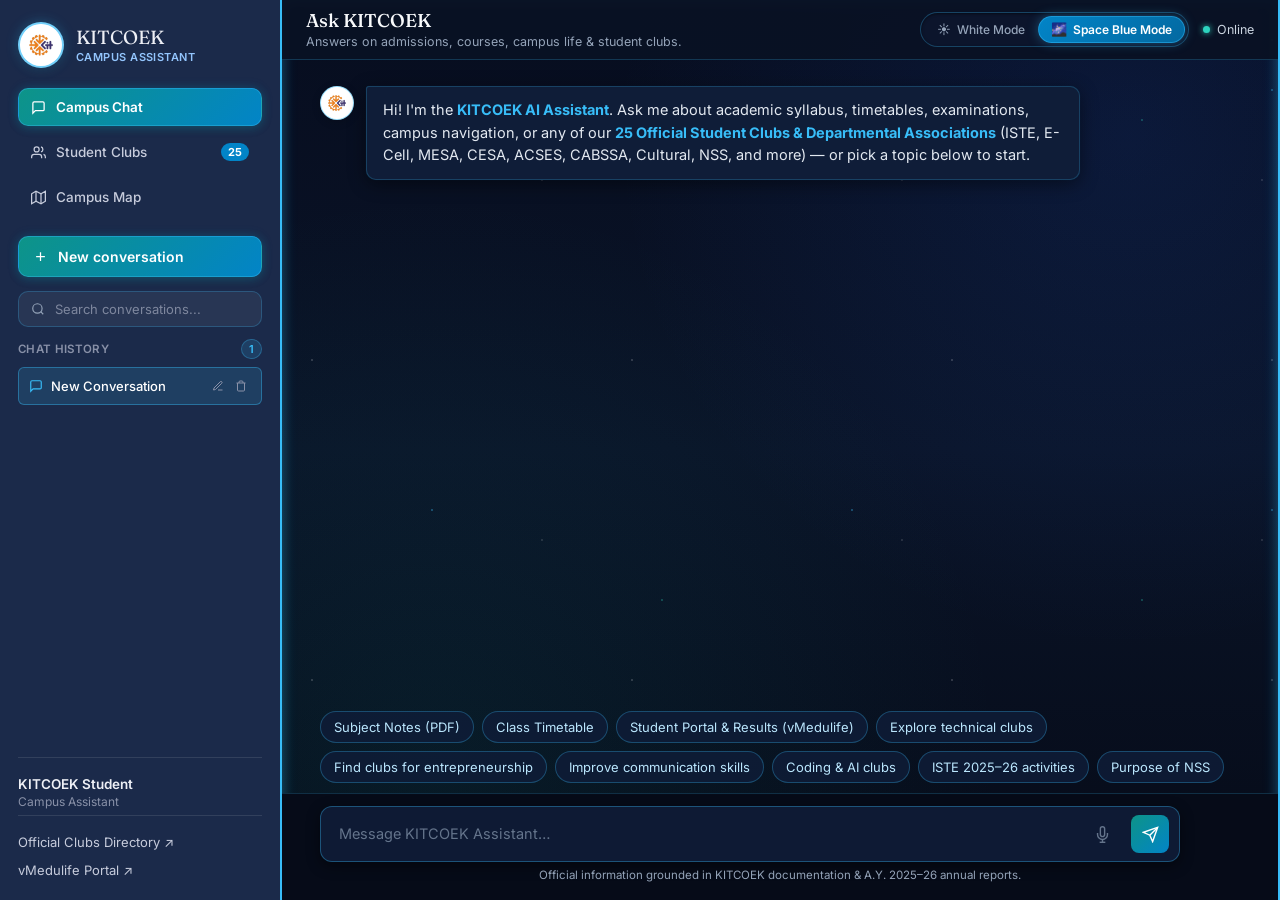
==== commit 4772981b: "fix: update student clubs badge count to 25 and make it dynamic on startup" ====
--- a/index.html
+++ b/index.html
@@ -9,7 +9,7 @@
 <link rel="preconnect" href="https://fonts.googleapis.com">
 <link rel="preconnect" href="https://fonts.gstatic.com" crossorigin>
 <link href="https://fonts.googleapis.com/css2?family=Fraunces:opsz,wght@9..144,400;9..144,500;9..144,600&family=Inter:wght@400;500;600;700&display=swap" rel="stylesheet">
-<link rel="stylesheet" href="style.css?v=15.0">
+<link rel="stylesheet" href="style.css?v=16.0">
 </head>
 <body>
 
@@ -34,7 +34,7 @@
       </button>
       <button class="nav-tab" id="tabClubsBtn">
         <svg width="15" height="15" viewBox="0 0 24 24" fill="none" stroke="currentColor" stroke-width="2"><path d="M17 21v-2a4 4 0 0 0-4-4H5a4 4 0 0 0-4 4v2"/><circle cx="9" cy="7" r="4"/><path d="M23 21v-2a4 4 0 0 0-3-3.87"/><path d="M16 3.13a4 4 0 0 1 0 7.75"/></svg>
-        Student Clubs <span class="badge-count">18</span>
+        Student Clubs <span class="badge-count" id="tabClubsBadgeCount">25</span>
       </button>
       <button class="nav-tab" id="tabMapBtn">
         <svg width="15" height="15" viewBox="0 0 24 24" fill="none" stroke="currentColor" stroke-width="2"><polygon points="1 6 1 22 8 18 16 22 23 18 23 2 16 6 8 2 1 6"/><line x1="8" y1="2" x2="8" y2="18"/><line x1="16" y1="6" x2="16" y2="22"/></svg>
@@ -110,7 +110,7 @@
         <div class="row bot">
           <div class="avatar bot-avatar" aria-label="KITCOEK AI Assistant"><img src="kit-emblem.png?v=5.0" alt="KITCOEK" class="assistant-avatar-img" onerror="this.style.display='none'; this.parentNode.classList.add('avatar-fallback'); this.parentNode.innerText='K';"></div>
           <div class="bubble">
-            <p>Hi, I'm the <strong class="bot-name-highlight">KITCOEK AI Assistant</strong>. Ask me about registration, examinations, syllabus, or any of our <strong>18 Official Student Clubs</strong> (ISTE, E-Cell, SDC, Cultural, NSS, and more) — or pick a topic below to start.</p>
+            <p>Hi, I'm the <strong class="bot-name-highlight">KITCOEK AI Assistant</strong>. Ask me about registration, examinations, syllabus, or any of our <strong>25 Official Student Clubs &amp; Departmental Associations</strong> (ISTE, E-Cell, MESA, CESA, ACSES, CABSSA, Cultural, NSS, and more) — or pick a topic below to start.</p>
           </div>
         </div>
       </div>
@@ -147,7 +147,7 @@
         <div>
           <div class="clubs-title-row">
             <h1>KITCoEK Student Clubs &amp; Groups</h1>
-            <span class="clubs-count-pill" id="totalClubsCount">18 Official Clubs</span>
+            <span class="clubs-count-pill" id="totalClubsCount">25 Official Clubs</span>
           </div>
           <p>Official student bodies, development cells, and annual reports for Academic Year 2025–26.</p>
         </div>
@@ -169,7 +169,7 @@
           <button class="chip prompt-chip" data-q="Find clubs for entrepreneurship">Clubs for entrepreneurship</button>
           <button class="chip prompt-chip" data-q="Which clubs help improve communication skills?">Communication skills</button>
           <button class="chip prompt-chip" data-q="Which clubs are related to coding and AI?">Coding &amp; AI clubs</button>
-          <button class="chip prompt-chip" data-q="List all KIT student clubs.">List all 18 clubs</button>
+          <button class="chip prompt-chip" data-q="List all KIT student clubs.">List all 25 clubs</button>
         </div>
 
         <!-- Search & Filter Bar -->
@@ -257,6 +257,6 @@
 
 </div>
 
-<script src="script.js?v=15.0"></script>
+<script src="script.js?v=16.0"></script>
 </body>
 </html>
